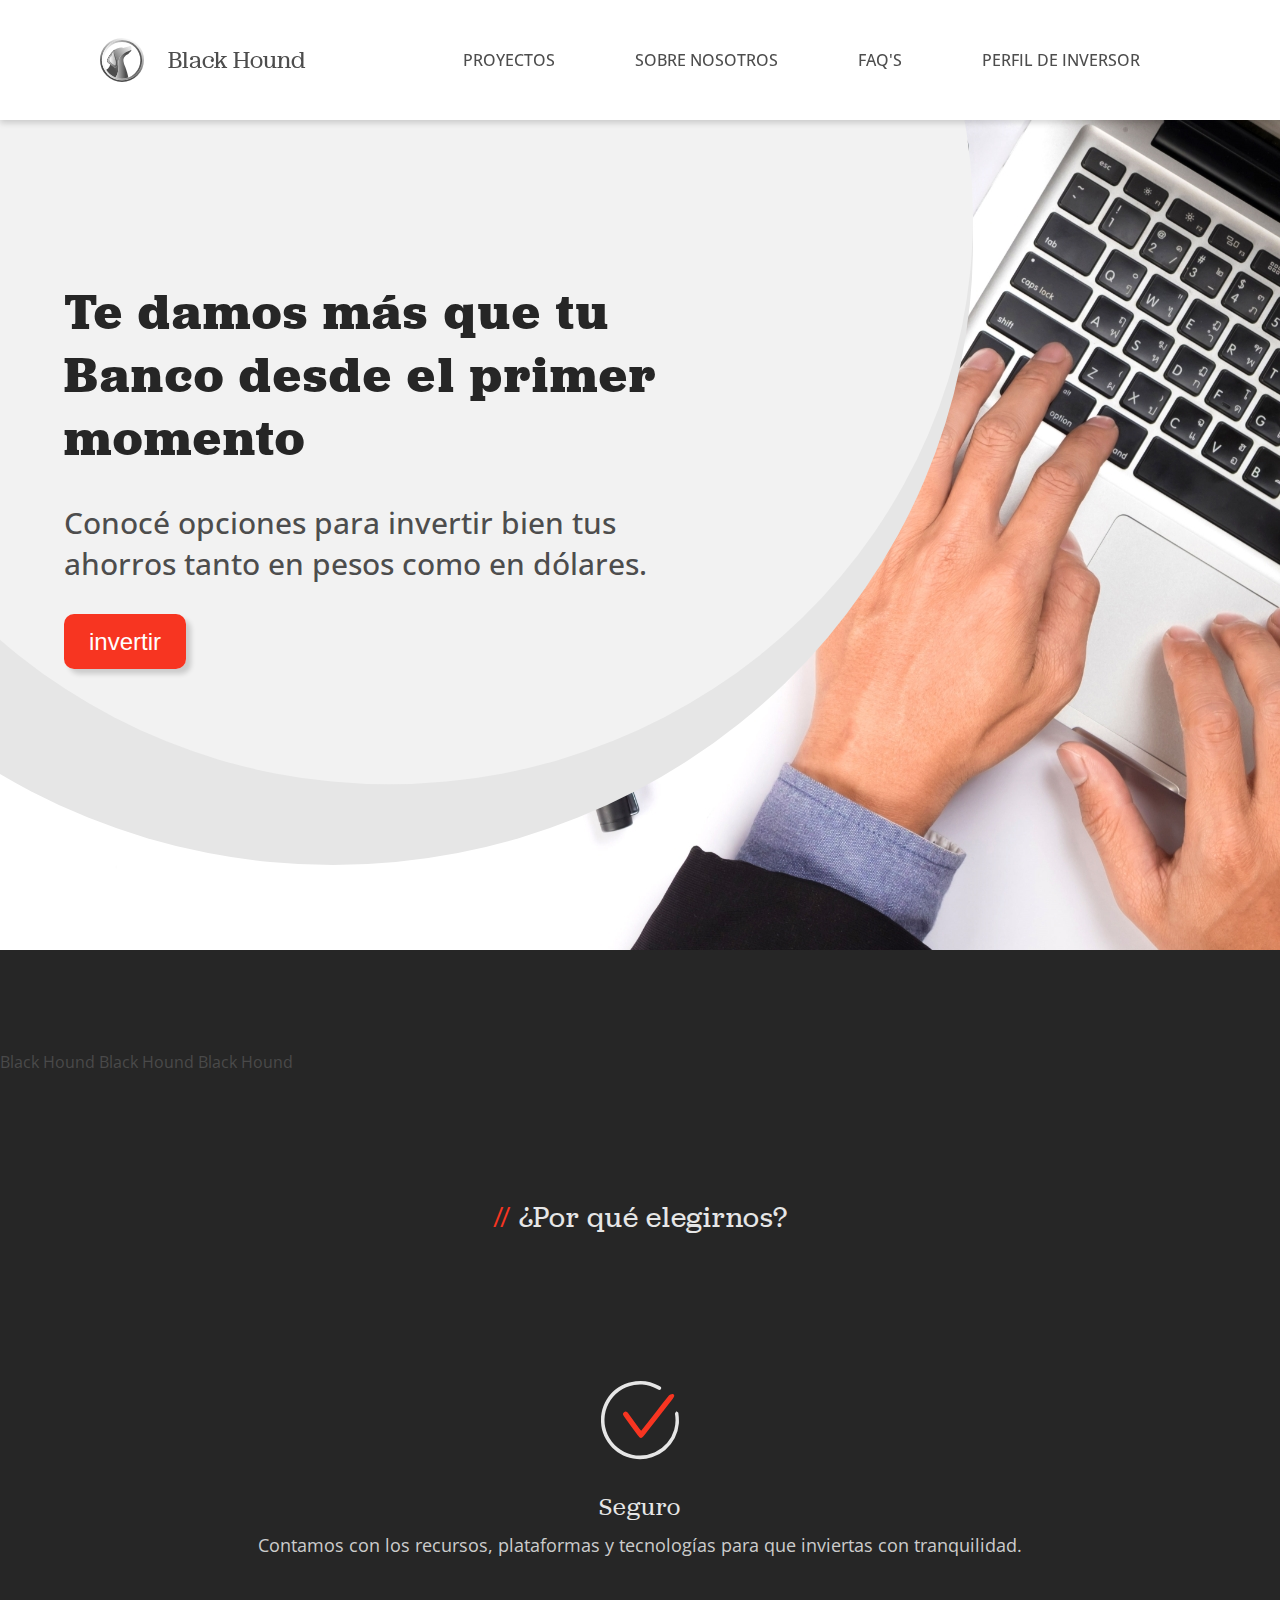
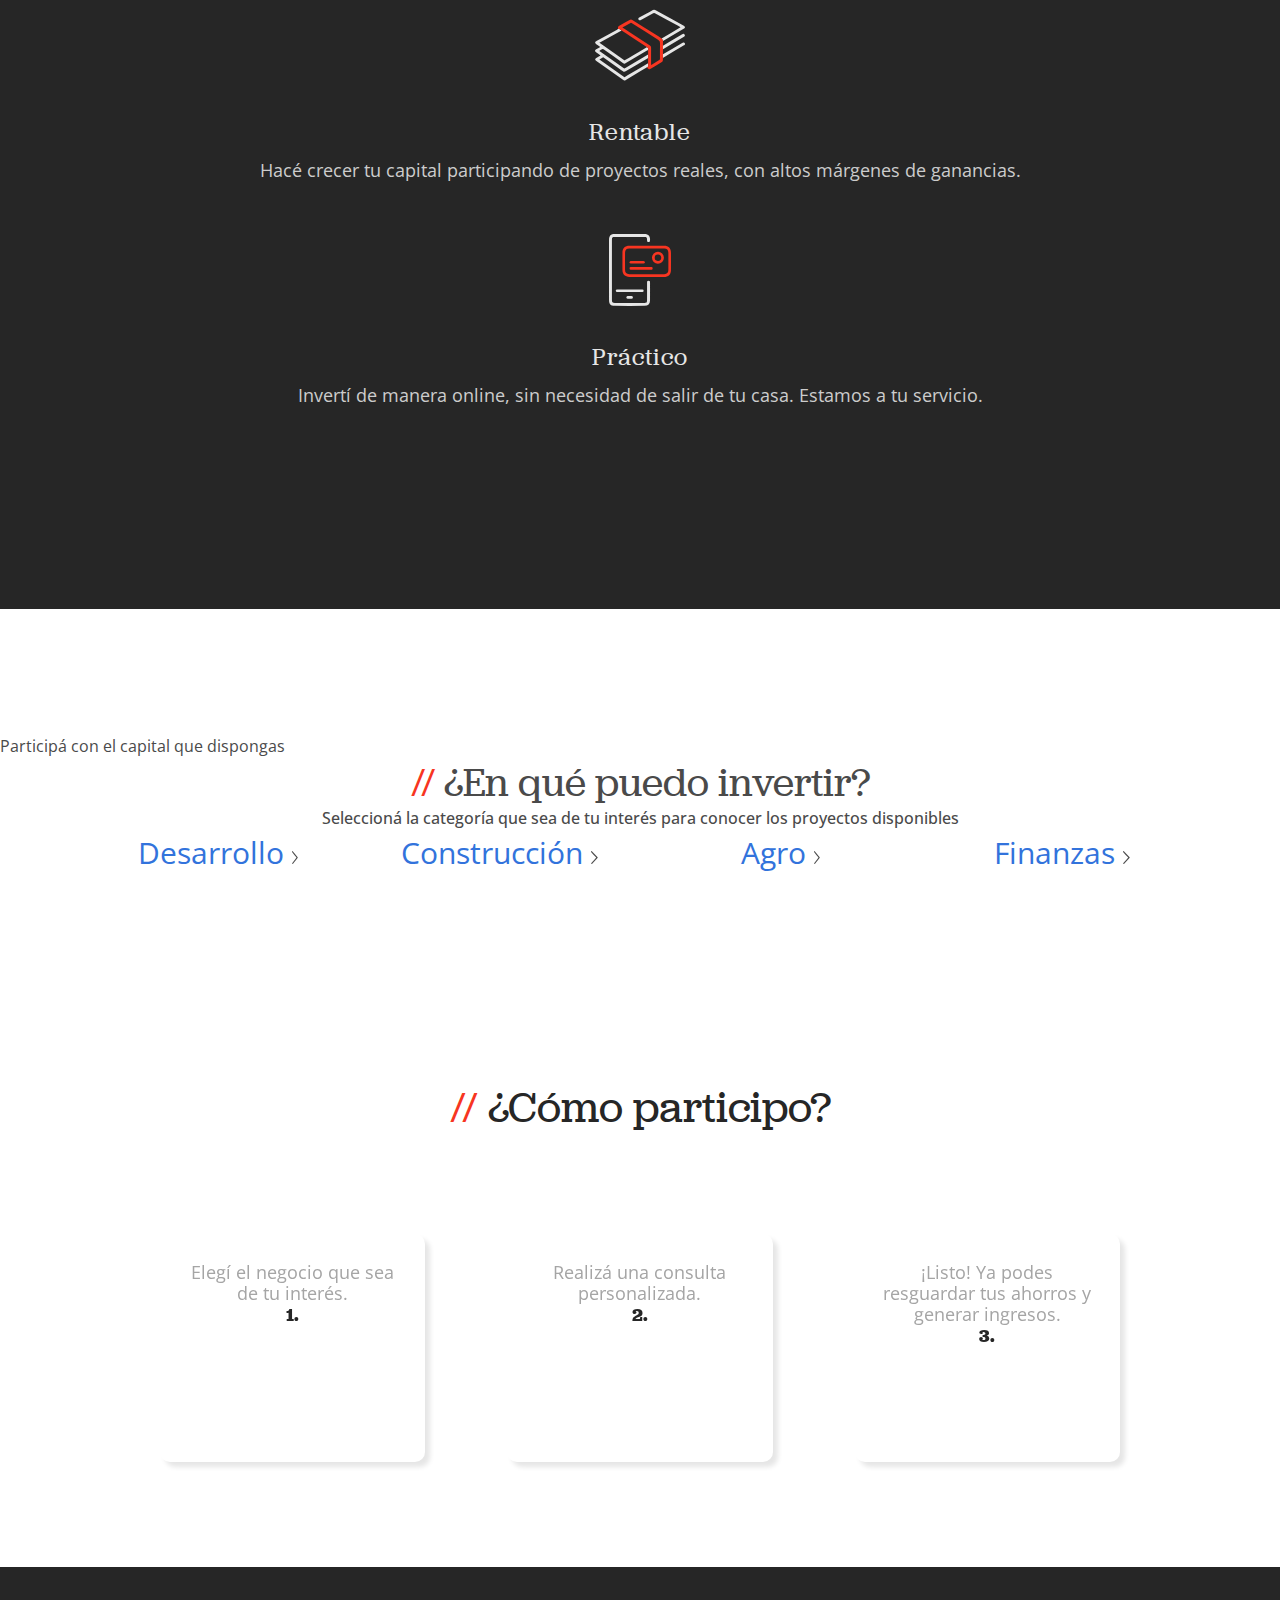
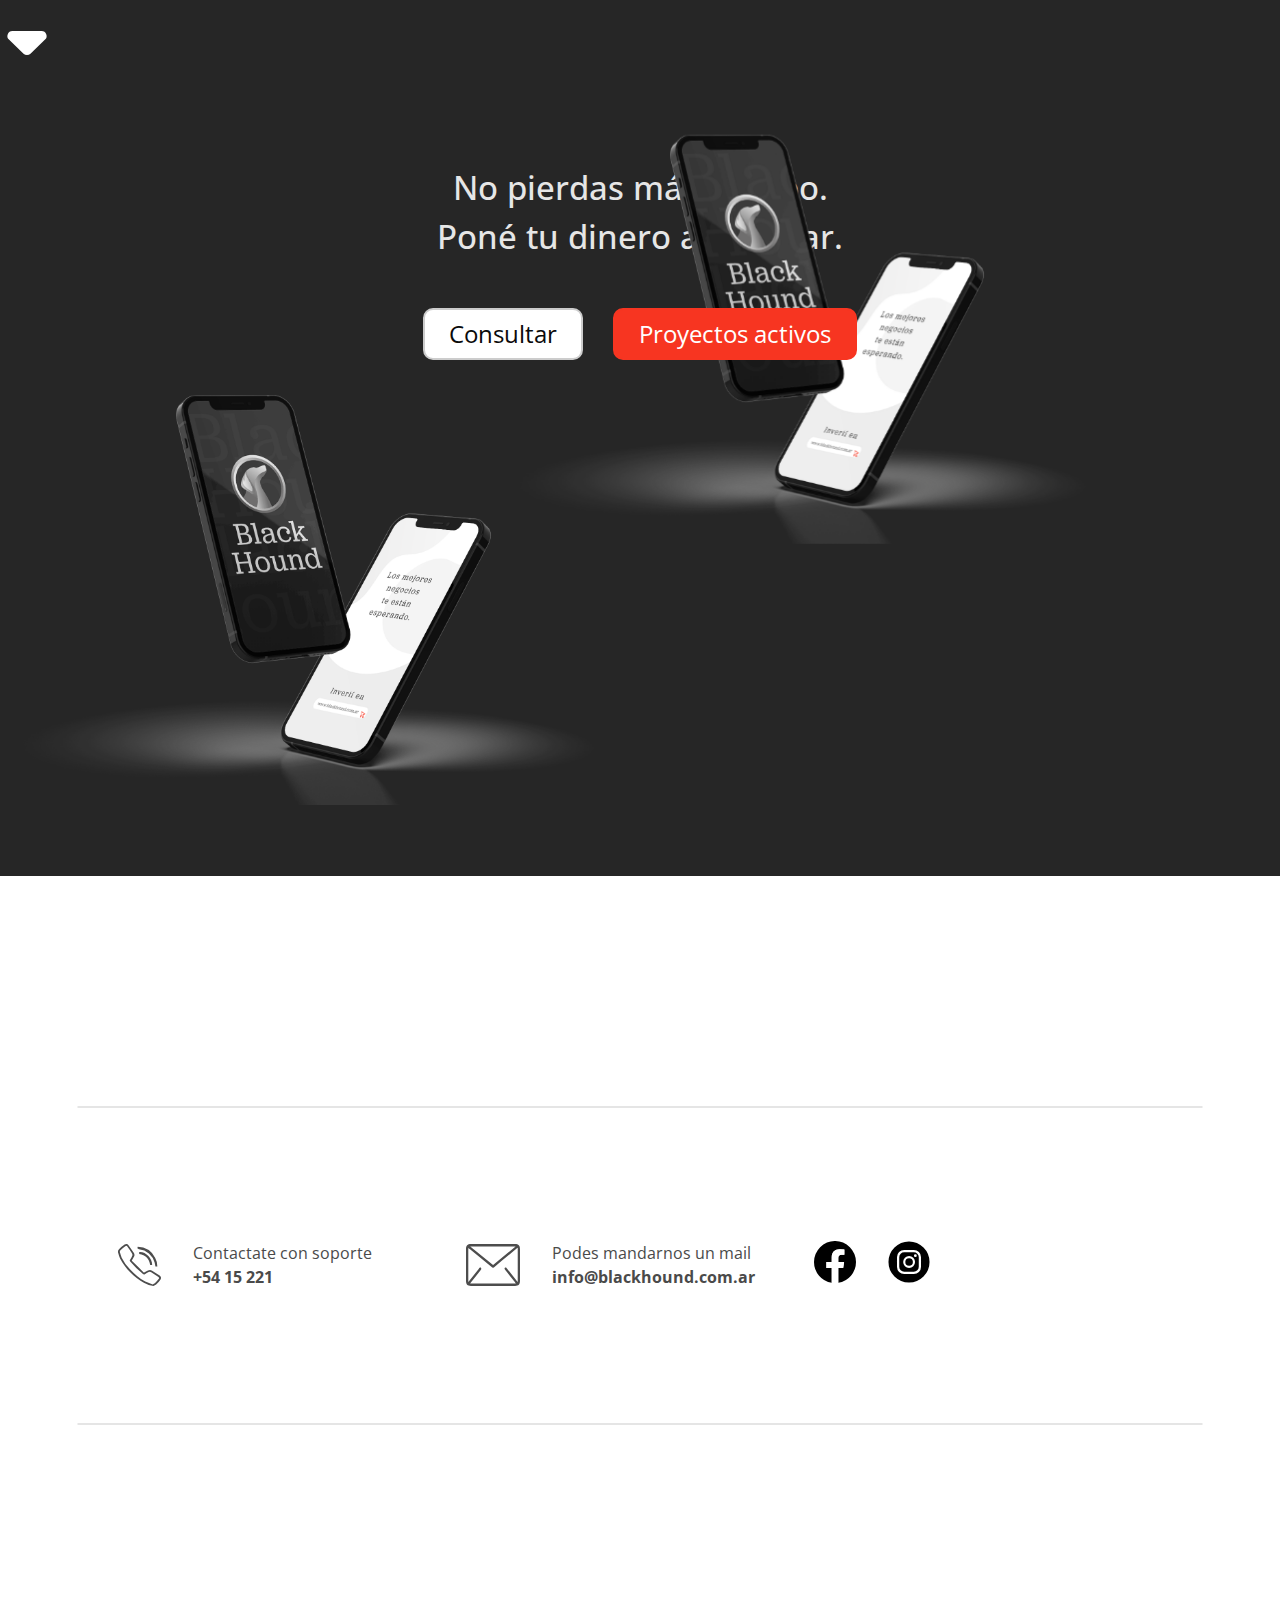
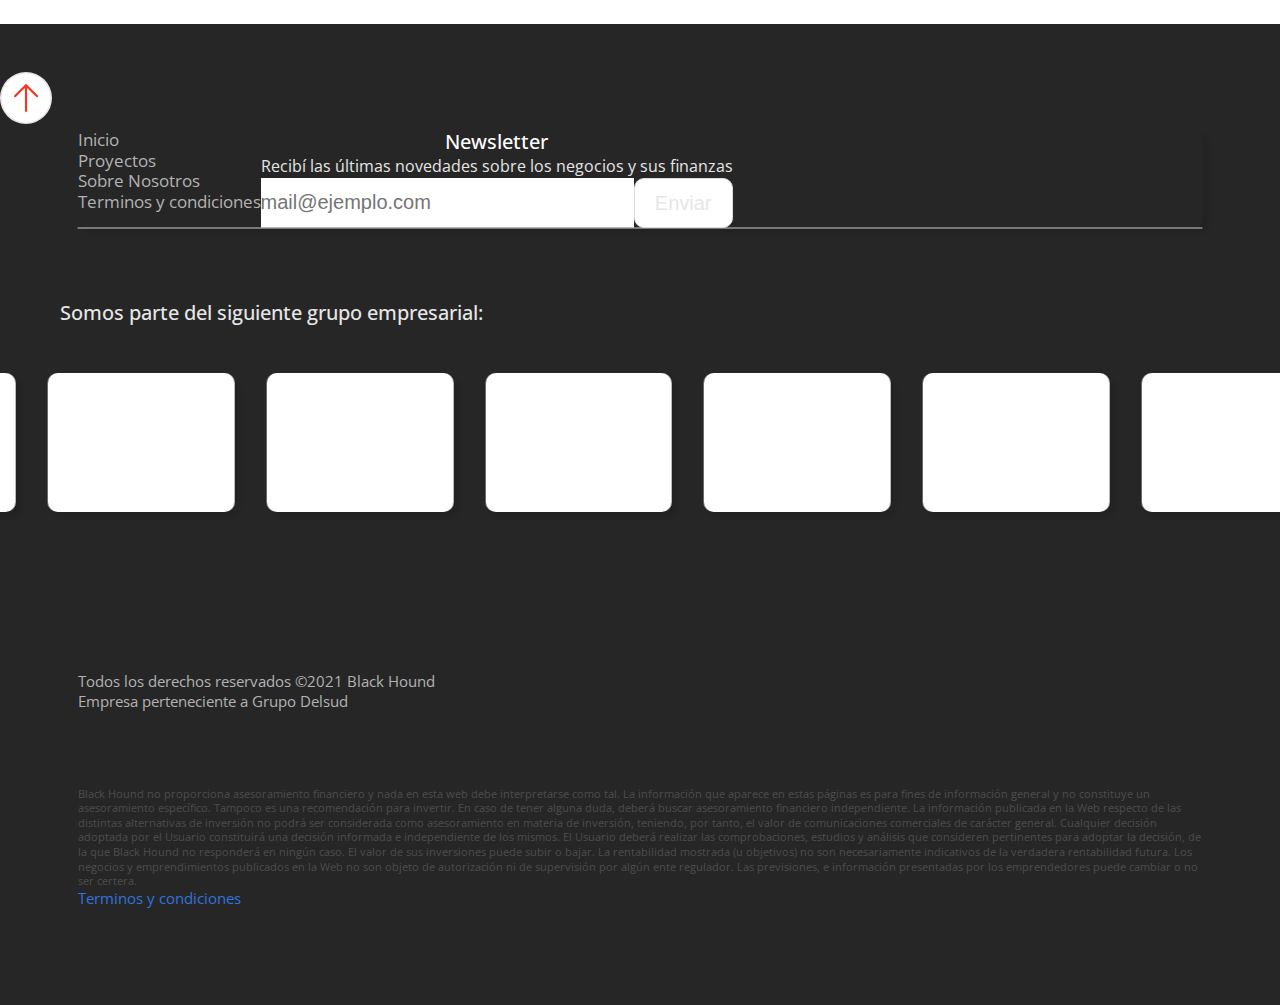
==== index.html @ 0c4c40d6 "Add files via upload" ====
<!DOCTYPE html>
<html id="htmlpadre" lang="es" class="">

<head>
    <meta charset="UTF-8">
    <meta name="viewport" content="width=device-width, initial-scale=1.0">
    <title>Inicio</title>

    <link rel="stylesheet" href="css/glide.core.min.css">
    <link rel="stylesheet" href="css/glide.theme.min.css">
    <link rel="stylesheet" href="css/normalize.css">
    <link rel="stylesheet" href="css/bulma.min.css">
    <link rel="stylesheet" href="css/index.css">
    <link rel="preconnect" href="https://fonts.googleapis.com">
    <link rel="preconnect" href="https://fonts.gstatic.com" crossorigin>
    <link href="https://fonts.googleapis.com/css2?family=Open+Sans:wght@400;600;700&display=swap" rel="stylesheet">
</head>

<body>
    <header id="header" class="header">

        <nav class="navbar" role="navigation" aria-label="main navigation">
            <div class="navbar-brand">
                <a class="navbar-item" href="index.html">
                    <img loading="lazy" src="media/logo.svg" class="isologo">
                    <p>Black Hound</p>
                </a>

                <a role="button" class="navbar-burger" aria-label="menu" aria-expanded="false" data-target="navbar"
                    style="height: fit-content; width: fit-content;">
                    <img aria-hidden="true" src="media/ico/burguer.svg" alt="" srcset="" class="burguer-ico">
                </a>
            </div>

            <div id="navbar" class="navbar-menu is-justify-content-flex-end">

                <a href="index.html" class="navbar-item">
                    Proyectos
                </a>

                <a href="nosotros.html" class="navbar-item">
                    Sobre nosotros
                </a>

                <a href="faqs.html" class="navbar-item">
                    Faq's
                </a>

                <a href="perfil-inversion.html" class="navbar-item">
                    Perfil de inversor
                </a>

            </div>
        </nav>
    </header>

    <section id="hero" class="hero">
        <img src="media/circle.svg" alt="" class="circle">
        <article class="cont">
            <h1 class="has-text-secondary-dark f-title-b">Te damos más
                que tu Banco
                desde el primer
                momento</h1>
            <h2 class="has-text-weight-medium has-text-secondary">Conocé opciones para invertir bien tus ahorros
                tanto en pesos como en dólares.</h2>

            <a href="servicios.html" class="hero-boton"> <button class="button is-primary">invertir</button></a>

        </article>
    </section>

    <section id="reasons" class="reasons">
        <span class="back-text">Black Hound <span class="middle-bt">Black Hound</span> <span class="final-bt">Black
                Hound</span></span>

        <article class="cont">
            <div class="reasons-title">
                <h2 class="f-title"><span class="has-text-primary">// </span>¿Por qué elegirnos?</h2>

            </div>
            <div class="reasons-info">
                <div class="reasons-info-item">
                    <img loading="lazy" src="media/ico/reasons-1.svg" alt="" width="58px" class="reasons-img-1">
                    <h4 class="f-title mt-4">Seguro</h4>
                    <p>Contamos con los recursos, plataformas y tecnologías para que inviertas con tranquilidad.</p>
                </div>
                <div class="reasons-info-item">
                    <img loading="lazy" src="media/ico/reasons-2.svg" alt="" width="85px" class="reasons-img-2">
                    <h4 class="f-title mt-4">Rentable</h4>
                    <p>Hacé crecer tu capital participando de proyectos reales, con altos márgenes de ganancias.</p>
                </div>
                <div class="reasons-info-item">
                    <img loading="lazy" src="media/ico/reasons-3.svg" alt="" width="58px" class="reasons-img-3">
                    <h4 class="f-title mt-4">Práctico</h4>
                    <p>Invertí de manera online, sin necesidad de salir de tu casa. Estamos a tu servicio.</p>
                </div>
            </div>
        </article>
    </section>
    <section id="invertir" class="invertir">
        <span class="participa">Participá con el capital que dispongas</span>
        <article class="cont">

            <div class="invertir-title">
                <h2 class="f-title"><span class="has-text-primary">// </span>¿En qué puedo invertir?</h2>
                <h3>Seleccioná la categoría que sea de tu interés para conocer los proyectos disponibles</h3>
            </div>

            <div class="invertir-menu">

                <a href="index.html" class="">
                    Desarrollo <span><img src="media/ico/flecha-der.svg" alt=""></span>
                </a>

                <a href="" class="">
                    Construcción <span><img src="media/ico/flecha-der.svg" alt=""></span>
                </a>

                <a href="" class="">
                    Agro <span><img src="media/ico/flecha-der.svg" alt=""></span>
                </a>

                <a href="" class="">
                    Finanzas <span><img src="media/ico/flecha-der.svg" alt=""></span>
                </a>

            </div>

        </article>
    </section>

    <section id="info" class="info">

        <article class="cont">

            <article class="info-bases">
                <h2 class="has-text-secondary-dark f-title"> <span class="has-text-primary">// </span>¿Cómo participo?
                </h2>
                <div class="glide-bases">
                    <div class="glide__track" data-glide-el="track">
                        <ul class="glide__slides">
                            <li class="glide__slide info-bases-item">
                                <p>Elegí el negocio que sea de tu interés. </p>
                                <span class="f-title-b">1.</span>
                            </li>
                            <li class="glide__slide info-bases-item">
                                <p>Realizá una consulta personalizada.</p>
                                <span class="f-title-b">2.</span>
                            </li>
                            <li class="glide__slide info-bases-item">
                                <p>¡Listo! Ya podes resguardar tus ahorros y generar ingresos.</p>
                                <span class="f-title-b">3.</span>
                            </li>
                        </ul>
                    </div>


                </div>

            </article>

        </article>
    </section>

    <section id="cta-emprende" class="cta-emprende has-background-secondary-dark">
        <img class="poligono" src="media/ico/Polígono 1.svg" alt="">
        <article class="cont">
            <h2>No pierdas más tiempo. <br> Poné tu dinero a trabajar.</h2>
            <div class="botones">
                <a href="creditos.html" class="button is-white">
                    Consultar
                </a>
                <a href="creditos.html" class="button is-primary">
                    Proyectos activos
                </a>
            </div>
            <img src="media/celular.png" alt="">
        </article>
        <img src="media/celular.png" alt="">
    </section>


    <section class="contact">
        <article class="cont">
            <div class="contact-item is-flex tel"><img src="media/ico/tel.svg" alt="">
                <div>
                    <p>Contactate con soporte</p>
                    <p class="has-text-weight-bold">+54 15 221</p>
                </div>
            </div>
            <div class="contact-item is-flex mail"><img src="media/ico/mail.svg" alt="">
                <div>
                    <p>Podes mandarnos un mail</p>
                    <p class="has-text-weight-bold">info@blackhound.com.ar</p>
                </div>
            </div>
            <div class="contact-item is-flex social">
                <a href=""><img src="media/ico/facebook.svg" alt=""></a>
                <a href=""><img src="media/ico/ig.svg" alt=""></a>
            </div>
        </article>
    </section>

    <section class="cta-sub">
        <a class="back-to-top" href="#hero"> <img src="media/ico/back-to-top.svg" alt=""></a>
        <article class="cta-sub-cont">
            <div class="menu">

                <a href="index.html" class="">
                    Inicio
                </a>

                <a href="" class="">
                    Proyectos
                </a>

                <a href="" class="">
                    Sobre Nosotros
                </a>

                <a href="" class=" terms">
                    Terminos y condiciones
                </a>

            </div>

            <div class="cta-sub-cont-form center-column">

                <form action="" method="" class="">
                    <h4 class="has-text-white">Newsletter</h4>
                    <p class="has-text-cuarto">Recibí las últimas novedades sobre los negocios y sus finanzas</span>
                    </p>

                    <div class="is-flex">
                        <input id="POST-email" type="text" name="email-suscribirme" placeholder="mail@ejemplo.com">
                        <input onclick="sub()" type="submit" value="Enviar"
                            class="button has-text-weight-medium has-text-cuarto">
                    </div>
                </form>
            </div>
            <div id="cta-sub-done" class="sub-done">
                <div class="block is-flex">
                    <img loading="lazy" src="media/ico/done.svg" alt="">
                    <h4 class="has-text-weight-medium">¡Bienvenida!</h4>
                </div>
                <p class="block">Ya formas parte de nuestra red de emprendedoras.
                    Pronto recibirás novedades. </p>

            </div>
        </article>
    </section>


    <section id="client" class="client has-text-cuarto py-5">
        <article class="cont">
            <h2>Somos parte del siguiente
                grupo empresarial: </h2>

            <div class="client-slider glide-clientes">
                <div class="glide__track" data-glide-el="track">
                    <ul class="glide__slides">
                        <li class="glide__slide gs1"><a target="_blank" href="">
                                <img loading="lazy" src="media/marcas/marcas-1.svg" alt="">
                                <img class="img-c" loading="lazy" src="media/marcas/marca-1.svg" alt="">
                            </a></li>
                        <li class="glide__slide gs2"><a target="_blank" href="https://blick.com.ar/">
                                <img loading="lazy" src="media/marcas/marcas-2.svg" alt="">
                                <img class="img-c" loading="lazy" src="media/marcas/marca-2.svg" alt="">
                            </a></li>
                        <li class="glide__slide gs3"><a target="_blank" href="https://oesteplatense.com.ar/">
                                <img loading="lazy" src="media/marcas/marcas-3.svg" alt="">
                                <img class="img-c" loading="lazy" src="media/marcas/marca-3.svg" alt="">
                            </a></li>
                        <li class="glide__slide gs4"><a target="_blank" href="https://www.eleditorplatense.com.ar/">
                                <img loading="lazy" src="media/marcas/marcas-4.svg" alt="">
                                <img class="img-c" loading="lazy" src="media/marcas/marca-4.svg" alt="">
                            </a></li>
                        <li class="glide__slide gs5"><a target="_blank" href="https://elementalconstructora.com.ar/">
                                <img loading="lazy" src="media/marcas/marcas-5.svg" alt="">
                                <img class="img-c" loading="lazy" src="media/marcas/marca-5.svg" alt="">
                            </a></li>
                        <li class="glide__slide gs6"><a target="_blank" href="https://desarrollosdelsud.com.ar/">
                                <img loading="lazy" src="media/marcas/marcas-6.svg" alt="">
                                <img class="img-c" loading="lazy" src="media/marcas/marca-6.svg" alt="">
                            </a></li>
                        <li class="glide__slide gs7"><a target="_blank" href="">
                                <img loading="lazy" src="media/marcas/marcas-7.svg" alt="">
                                <img class="img-c" loading="lazy" src="media/marcas/marca-7.svg" alt="">
                            </a></li>
                        <li class="glide__slide gs8"><a target="_blank" href="https://eugenie.com.ar/">
                                <img loading="lazy" src="media/marcas/marcas-8.svg" alt="">
                                <img class="img-c" loading="lazy" src="media/marcas/marca-8.svg" alt="">
                            </a></li>
                    </ul>
                </div>

            </div>

        </article>
    </section>

    <footer id="footer" class="footer has-text-primary">
        <article class="cont">

            <div class="copy">
                <div>
                    <p>Todos los derechos reservados ©2021 Black Hound</p>
                    <p>Empresa perteneciente a Grupo Delsud </p>
                </div>
                <p class="legales has-text-secondary">Black Hound no proporciona asesoramiento financiero y nada en esta
                    web
                    debe interpretarse como tal.
                    La
                    información que aparece en estas páginas es para fines de información general y no constituye un
                    asesoramiento específico. Tampoco es una recomendación para invertir. En caso de tener alguna duda,
                    deberá buscar asesoramiento financiero independiente. La información publicada en la Web respecto de
                    las
                    distintas alternativas de inversión no podrá ser considerada como asesoramiento en materia de
                    inversión,
                    teniendo, por tanto, el valor de comunicaciones comerciales de carácter general. Cualquier decisión
                    adoptada por el Usuario constituirá una decisión informada e independiente de los mismos. El Usuario
                    deberá realizar las comprobaciones, estudios y análisis que consideren pertinentes para adoptar la
                    decisión, de la que Black Hound no responderá en ningún caso. El valor de sus inversiones puede
                    subir o
                    bajar. La rentabilidad mostrada (u objetivos) no son necesariamente indicativos de la verdadera
                    rentabilidad futura. Los negocios y emprendimientos publicados en la Web no son objeto de
                    autorización
                    ni de supervisión por algún ente regulador. Las previsiones, e información presentadas por los
                    emprendedores puede cambiar o no ser certera.</p>

                <a href="" class=" terms">
                    Terminos y condiciones
                </a>
            </div>

        </article>
    </footer>

</body>

<script src="js/burguermenu.js"></script>
<script src="js/glide.min.js"></script>

<script>
    const config_client = {
        type: "carousel",
        animationDuration: 600,
        autoplay: 2000,
        hoverpause: true,

        breakpoints: {
            1925: {
                perView: 6,
                focusAt: 4,
                gap: 32,

            },
            800: {
                perView: 1,
                gap: 22,
            }
        }

    };
    new Glide(".glide-clientes", config_client).mount();
    const config_bases = {
        type: "slider",
        animationDuration: 600,
        gap: 26,
        breakpoints: {
            1925: {
                perView: 3,
                dragThreshold: false,
                gap: 82,
            },
            800: {
                perView: 1
            }
        }
    };
    new Glide(".glide-bases", config_bases).mount();
</script>


</html>
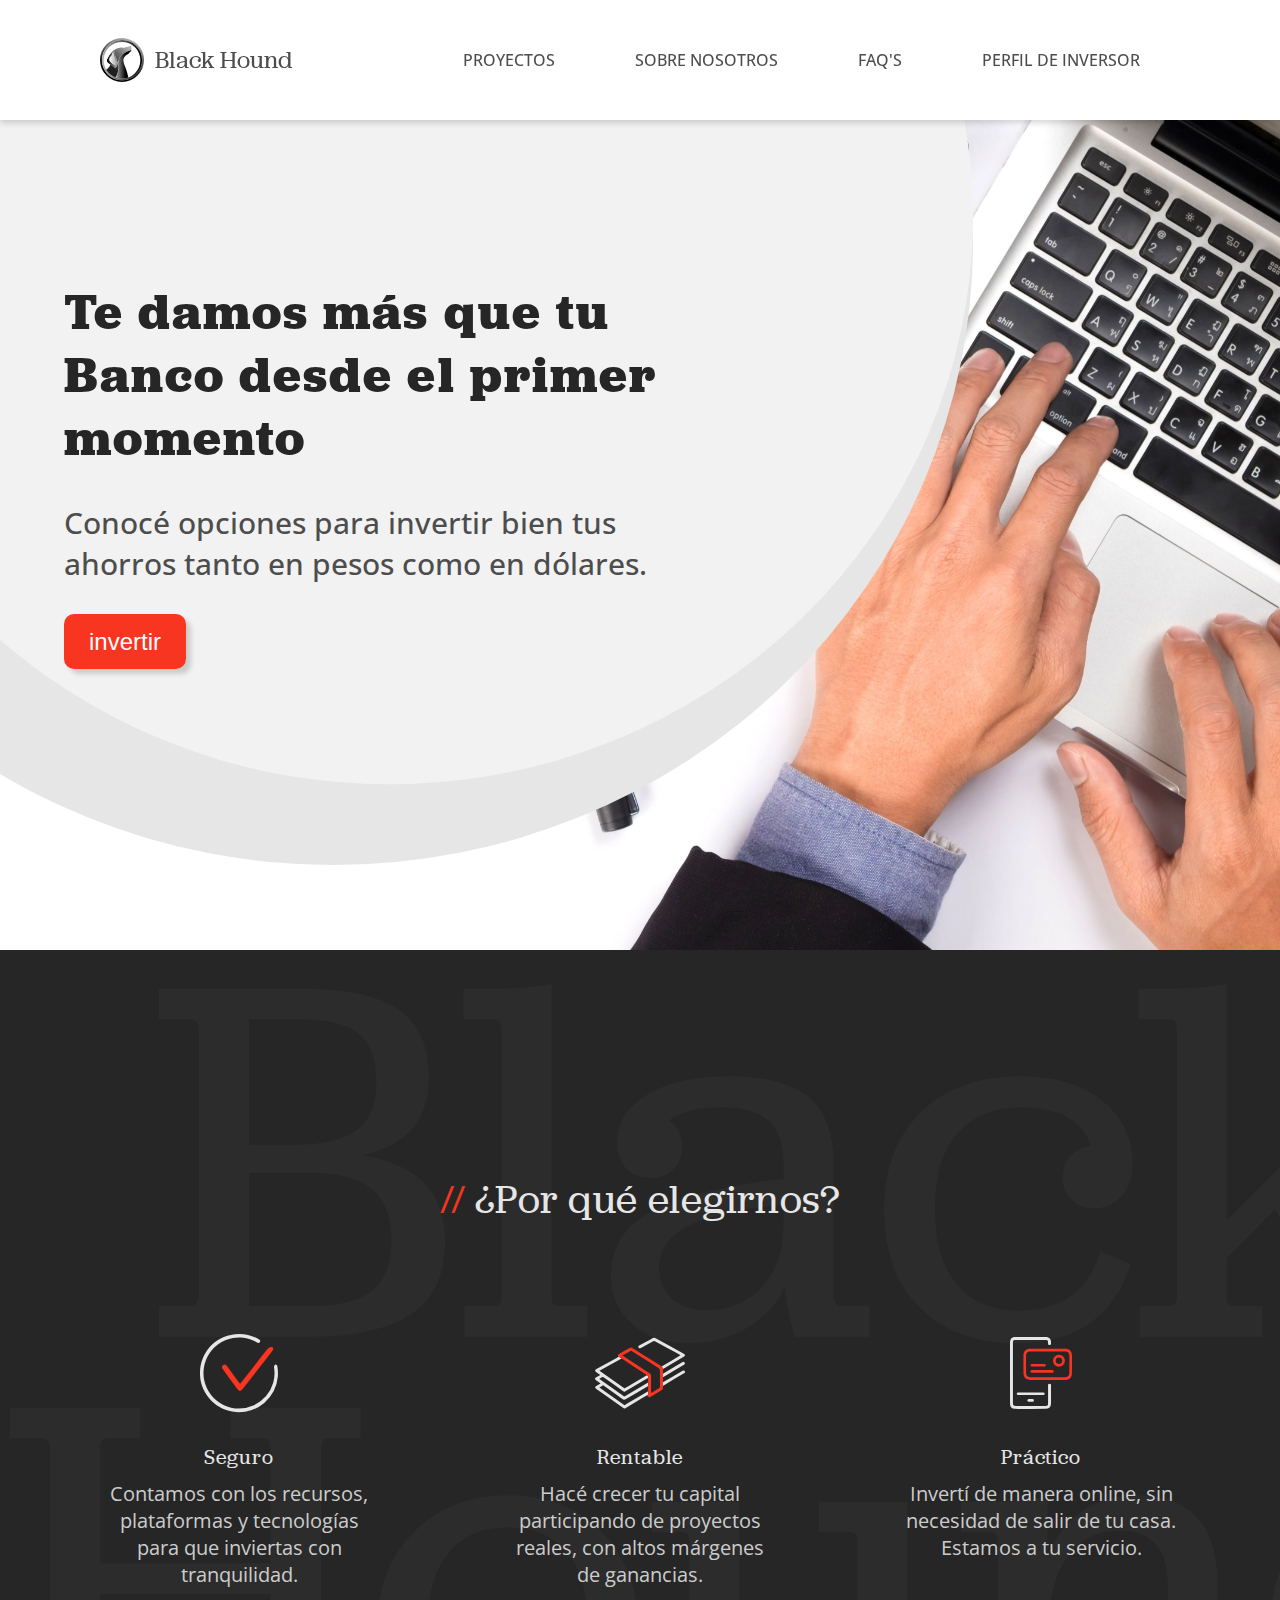
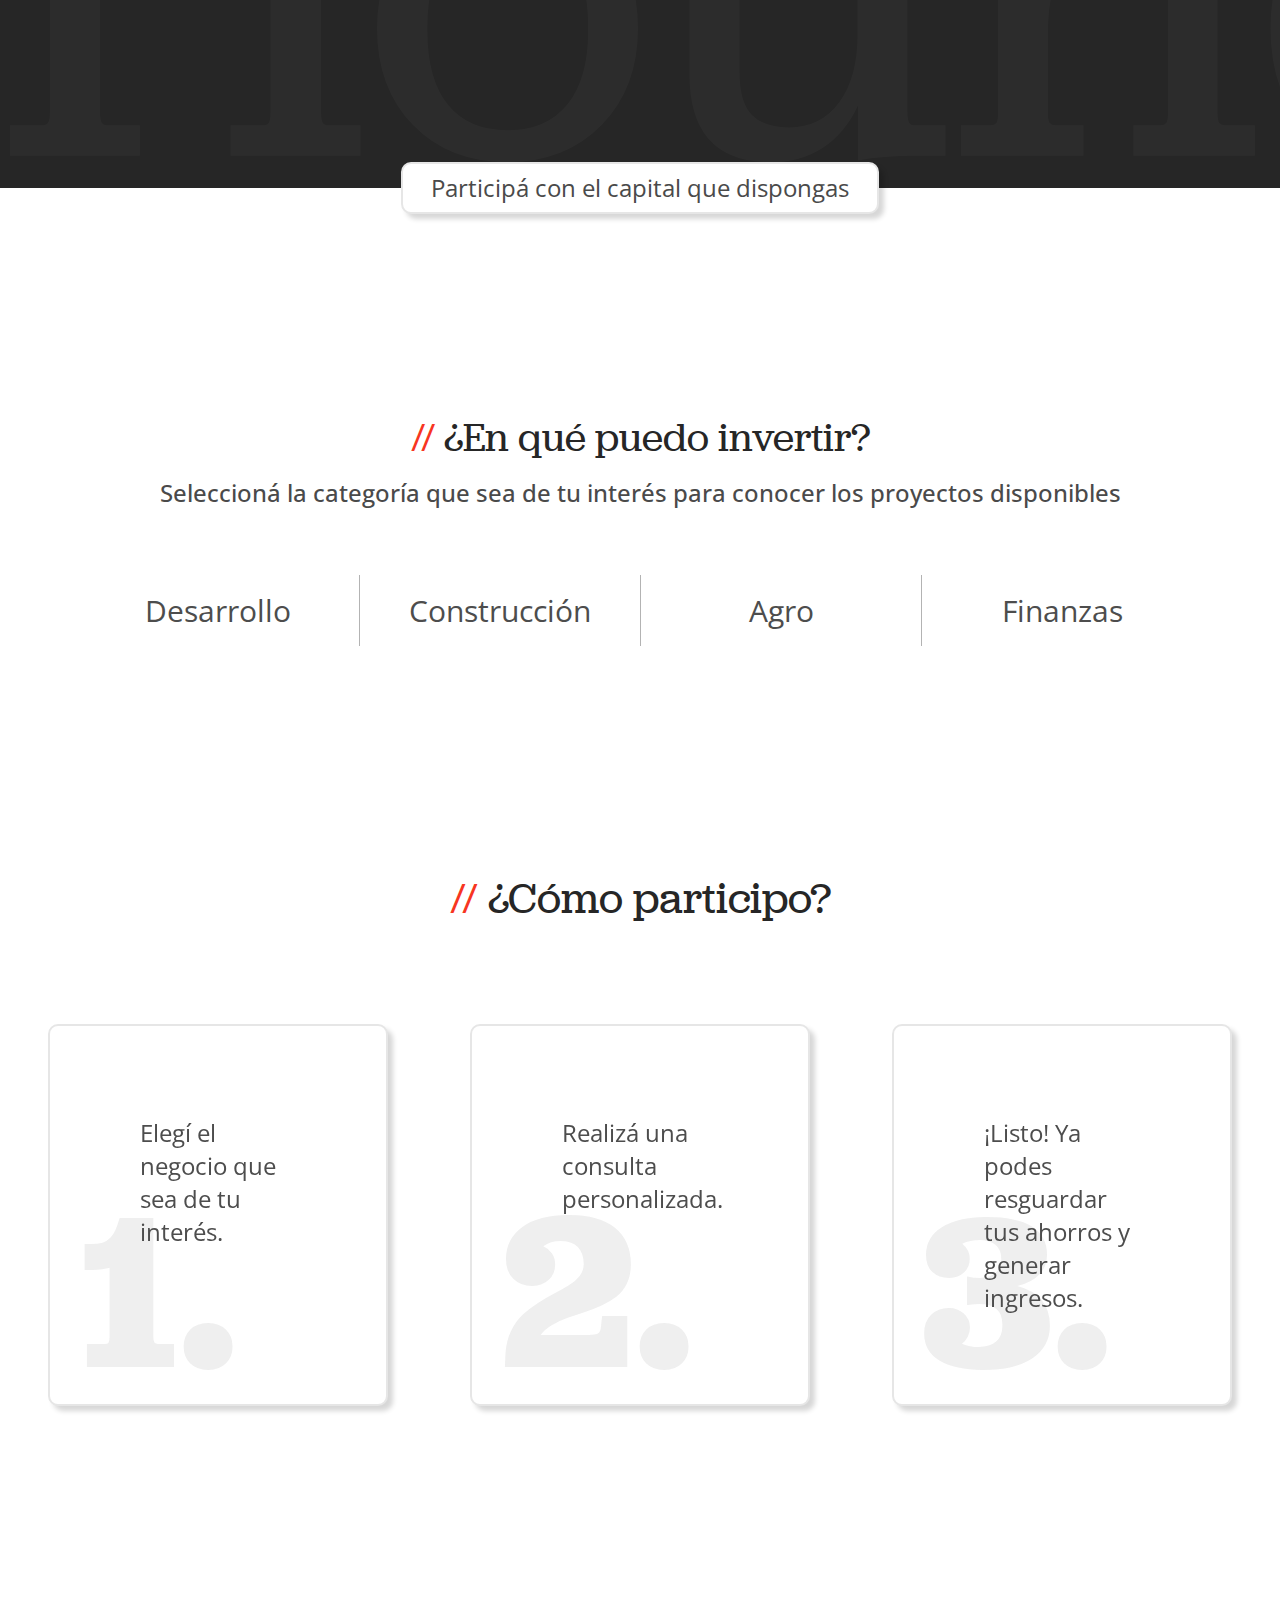
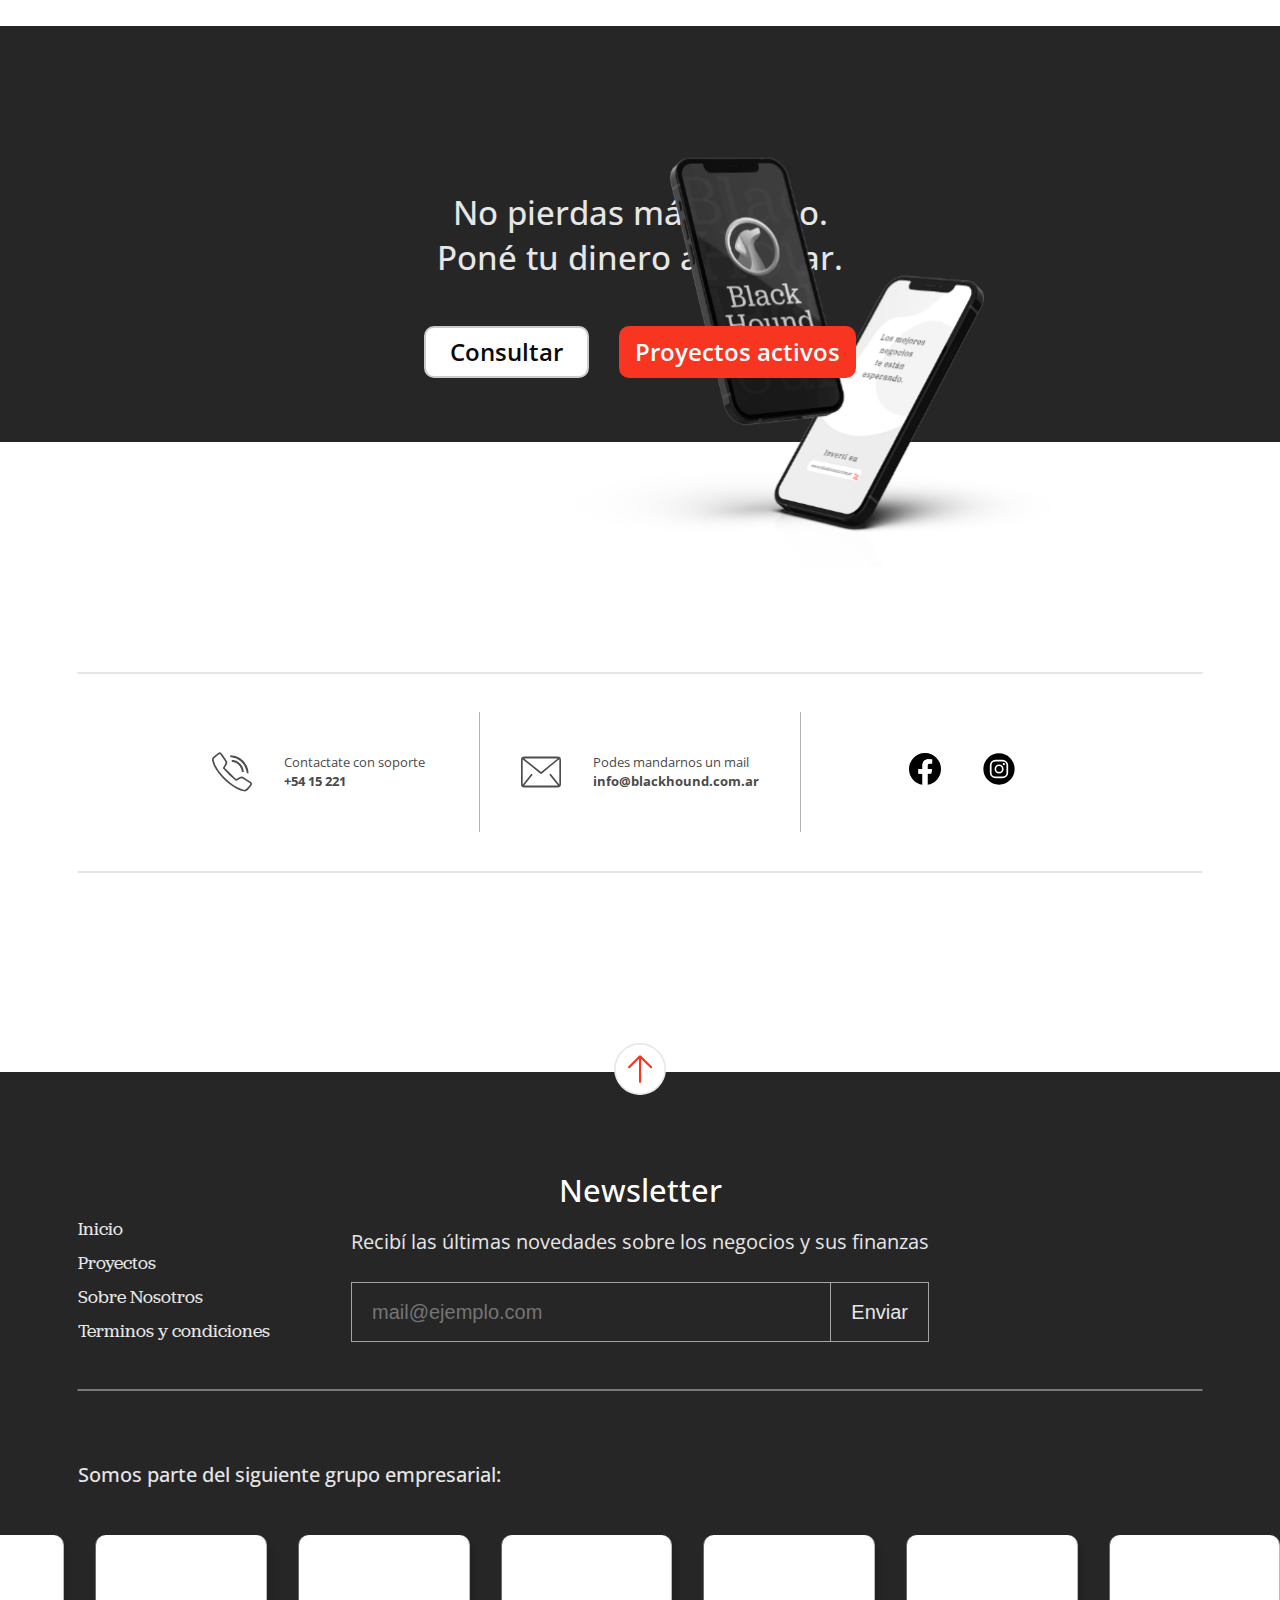
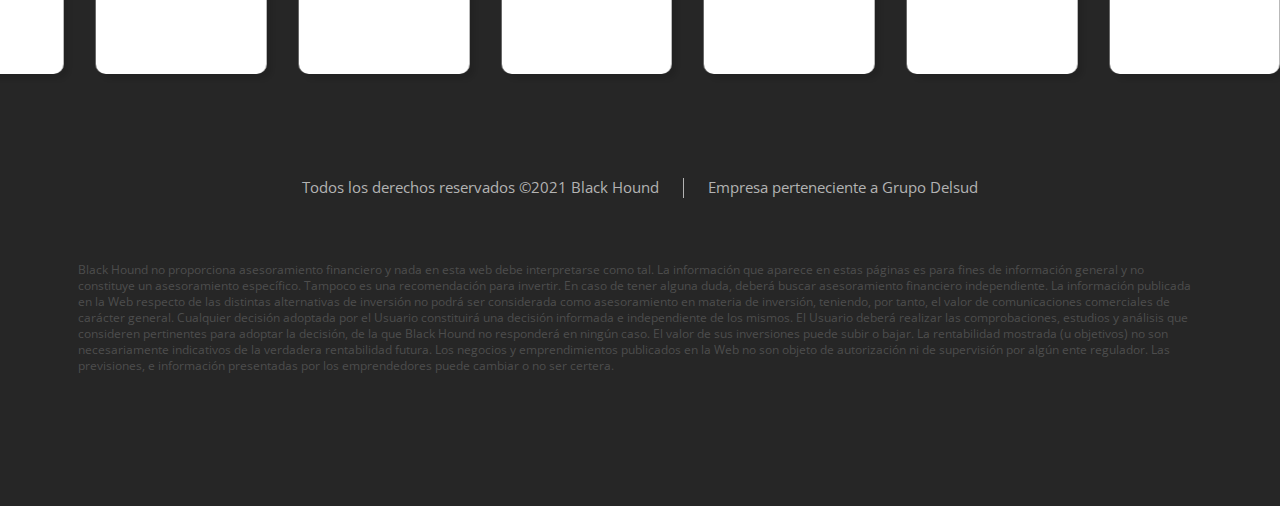
==== commit 51e81773: "Add files via upload" ====
--- a/index.html
+++ b/index.html
@@ -22,7 +22,8 @@
         <nav class="navbar" role="navigation" aria-label="main navigation">
             <div class="navbar-brand">
                 <a class="navbar-item" href="index.html">
-                    <img loading="lazy" src="media/logo.svg" class="isologo">
+                    <img loading="lazy" src="media/logo.svg" class="logo-d">
+                    <img loading="lazy" src="media/logo-m.svg" class="logo-m">
                     <p>Black Hound</p>
                 </a>
 
@@ -32,25 +33,48 @@
                 </a>
             </div>
 
-            <div id="navbar" class="navbar-menu is-justify-content-flex-end">
-
-                <a href="index.html" class="navbar-item">
-                    Proyectos
-                </a>
-
-                <a href="nosotros.html" class="navbar-item">
-                    Sobre nosotros
-                </a>
-
-                <a href="faqs.html" class="navbar-item">
-                    Faq's
-                </a>
-
-                <a href="perfil-inversion.html" class="navbar-item">
-                    Perfil de inversor
-                </a>
-
-            </div>
+            <ul id="navbar" class="navbar-menu is-justify-content-flex-end">
+                <li>
+                    <a href="index.html" class="navbar-item">
+                        Proyectos
+                    </a>
+                </li>
+                <li class="navbar-item has-dropdown is-hoverable">
+                    <a href="nosotros.html" class="navbar-item">
+                        Sobre nosotros
+                    </a>
+                    <div class="navbar-dropdown">
+
+                        <a href="servicios.html" class="navbar-item">
+                            Desarrollos
+                        </a>
+
+                        <a href="servicios.html" class="navbar-item">
+                            Construcción
+                        </a>
+
+                        <a href="servicios.html" class="navbar-item">
+                            Agro
+                        </a>
+                        <a href="servicios.html" class="navbar-item">
+                            Finanzas
+                        </a>
+                        <a href="servicios.html" class="navbar-item">
+                            Ver todos
+                        </a>
+                    </div>
+                </li>
+                <li>
+                    <a href="faqs.html" class="navbar-item">
+                        Faq's
+                    </a>
+                </li>
+                <li>
+                    <a href="perfil-inversor.html" class="navbar-item">
+                        Perfil de inversor
+                    </a>
+                </li>
+            </ul>
         </nav>
     </header>
 
--- a/css/index.css
+++ b/css/index.css
@@ -7727,21 +7727,44 @@
 
 .header .navbar-brand .navbar-item {
   padding: 0px;
-  -webkit-column-gap: 1rem;
-          column-gap: 1rem;
+  -webkit-column-gap: 11px;
+          column-gap: 11px;
   color: #cccccc;
   font-family: "jubilatregular", serif;
   font-size: 18px;
 }
 
+.header .navbar-brand .logo-d {
+  display: none;
+}
+
 .header .navbar a:hover {
-  background-color: initial;
-  color: #f73521;
+  background-color: rgba(0, 0, 0, 0.15) !important;
+  color: #4d4d4d;
 }
 
 .header .navbar a.button:hover {
   background-color: #f73521;
   color: #fff;
+}
+
+.header .navbar-dropdown {
+  padding: 0px;
+}
+
+.header .navbar-dropdown a {
+  display: -webkit-box;
+  display: -ms-flexbox;
+  display: flex;
+  -webkit-box-align: center;
+      -ms-flex-align: center;
+          align-items: center;
+  padding: 15px 40px 15px 40px;
+  border-bottom: 1px solid #e6e6e6;
+}
+
+.header .navbar-dropdown a:last-child {
+  border: none;
 }
 
 .header .burguer-ico {
@@ -7824,20 +7847,186 @@
   color: #f73521;
 }
 
+.contact {
+  padding: 0px 3rem;
+}
+
+.contact-item {
+  padding: 40px 14px;
+  display: -webkit-box;
+  display: -ms-flexbox;
+  display: flex;
+  -webkit-column-gap: 1.5rem;
+          column-gap: 1.5rem;
+  -webkit-box-pack: center;
+      -ms-flex-pack: center;
+          justify-content: center;
+}
+
+.contact-item p {
+  font-size: 13px;
+}
+
+.contact-item.tel img, .contact-item.mail img {
+  width: 40px;
+  height: 40px;
+}
+
+.contact-item.mail {
+  border-top: 1px solid #b3b3b3;
+  border-bottom: 1px solid #b3b3b3;
+}
+
+.contact-item.social {
+  width: 100%;
+  -webkit-column-gap: 2rem;
+          column-gap: 2rem;
+}
+
+.contact-item.social img {
+  width: 2rem;
+  height: 2rem;
+}
+
+.cta-sub {
+  padding: 2.5rem 3rem 2rem 3rem;
+  background-color: #262626;
+}
+
+.cta-sub-cont {
+  display: -webkit-box;
+  display: -ms-flexbox;
+  display: flex;
+  -webkit-box-orient: horizontal;
+  -webkit-box-direction: normal;
+      -ms-flex-flow: row wrap-reverse;
+          flex-flow: row wrap-reverse;
+  row-gap: 2rem;
+}
+
+.cta-sub-cont .sub-done {
+  display: none;
+}
+
+.cta-sub-cont .menu {
+  display: -webkit-box;
+  display: -ms-flexbox;
+  display: flex;
+  -webkit-box-orient: horizontal;
+  -webkit-box-direction: normal;
+      -ms-flex-flow: row wrap;
+          flex-flow: row wrap;
+  -webkit-box-pack: space-evenly;
+      -ms-flex-pack: space-evenly;
+          justify-content: space-evenly;
+  width: 100%;
+}
+
+.cta-sub-cont .menu a {
+  font-family: "jubilatregular", serif;
+  font-size: 13px;
+  line-height: 1.23;
+  color: #e6e6e6;
+}
+
+.cta-sub-cont .menu a.terms {
+  display: none;
+}
+
+.cta-sub-cont-form h4 {
+  text-align: center;
+  margin-bottom: 10px;
+}
+
+.cta-sub-cont-form p {
+  font-size: 12px;
+  margin-bottom: 14px;
+}
+
+.cta-sub-cont-form input#POST-email {
+  width: 100%;
+  padding-left: 10px;
+  font-size: 14px;
+  line-height: 1.5;
+  background-color: transparent;
+  border: 1px solid #a5a5a5;
+  border-right: none;
+}
+
+.cta-sub-cont-form input#POST-email:focus, .cta-sub-cont-form input#POST-email:focus-visible {
+  color: #f73521;
+  outline: none;
+}
+
+.cta-sub-cont-form .button {
+  border-radius: 0px;
+  background-color: transparent;
+  border: 1px solid #a5a5a5;
+  margin-left: auto;
+  margin-right: auto;
+  -webkit-box-flex: initial;
+      -ms-flex-positive: initial;
+          flex-grow: initial;
+  font-size: 14px;
+  line-height: 1.21;
+  height: auto;
+}
+
+.cta-sub-cont-form .button:focus {
+  background-color: #f73521;
+}
+
+.cta-sub .back-to-top {
+  display: none;
+}
+
 .footer {
   background-color: #262626;
+  padding: 1rem 3rem 4rem 3rem;
 }
 
 .footer .copy {
+  display: -webkit-box;
+  display: -ms-flexbox;
+  display: flex;
+  -webkit-box-orient: horizontal;
+  -webkit-box-direction: normal;
+      -ms-flex-flow: row wrap-reverse;
+          flex-flow: row wrap-reverse;
   position: relative;
-  padding-top: 1rem;
   font-size: 9px;
   line-height: 1.33;
+  -webkit-box-pack: center;
+      -ms-flex-pack: center;
+          justify-content: center;
+  color: #b3b3b3;
+}
+
+.footer .copy > div {
+  display: -webkit-box;
+  display: -ms-flexbox;
+  display: flex;
+  -webkit-box-orient: horizontal;
+  -webkit-box-direction: normal;
+      -ms-flex-flow: row wrap;
+          flex-flow: row wrap;
   row-gap: 6px;
   -webkit-box-pack: center;
       -ms-flex-pack: center;
           justify-content: center;
-  color: #e6e6e6;
+}
+
+.footer .copy .legales {
+  margin-bottom: 2rem;
+}
+
+.footer .copy .terms {
+  padding: 0px;
+  margin-top: 2rem;
+  margin-bottom: 1rem;
+  font-family: "Open Sans", sans-serif;
+  color: #b3b3b3;
+  border-bottom: 1px solid #b3b3b3;
 }
 
 @media screen and (min-width: 960px) {
@@ -7848,18 +8037,24 @@
     -webkit-box-shadow: 0px 3px 6px #00000029;
             box-shadow: 0px 3px 6px #00000029;
   }
-  .header .isologo {
+  .header .logo-d {
     width: 44px;
     max-height: initial;
   }
   .header .navbar-brand .navbar-item {
-    -webkit-column-gap: 1.5rem;
-            column-gap: 1.5rem;
+    -webkit-column-gap: 11px;
+            column-gap: 11px;
     color: #4d4d4d;
   }
   .header .navbar-brand p {
     font-size: 1.5rem;
     line-height: 1.18;
+  }
+  .header .navbar-brand .logo-d {
+    display: block;
+  }
+  .header .navbar-brand .logo-m {
+    display: none;
   }
   .header .navbar a {
     font-size: 1rem;
@@ -7893,12 +8088,109 @@
   .menu-flotante .menu-oculto {
     padding: 2.5rem 4rem 2.5rem 1rem;
   }
+  .cta-sub {
+    position: relative;
+    padding: 100px 0rem 3rem 0rem;
+  }
+  .cta-sub-cont {
+    padding-bottom: 3rem;
+    max-width: 1125px;
+    margin-left: auto;
+    margin-right: auto;
+    position: relative;
+    display: -webkit-box;
+    display: -ms-flexbox;
+    display: flex;
+    -webkit-box-pack: center;
+        -ms-flex-pack: center;
+            justify-content: center;
+    -webkit-column-gap: 105px;
+            column-gap: 105px;
+  }
+  .cta-sub-cont::before {
+    position: absolute;
+    bottom: 0px;
+    left: 50%;
+    width: 100%;
+    height: 1px;
+    background-color: #cccccc;
+    -webkit-transform: translate(-50%, 50%);
+            transform: translate(-50%, 50%);
+    content: " ";
+  }
+  .cta-sub-cont h4 {
+    font-size: 31px;
+    line-height: 1.2;
+    margin-bottom: 18px;
+  }
+  .cta-sub-cont p {
+    font-size: 20px;
+    margin-bottom: 25px;
+  }
+  .cta-sub-cont .menu {
+    position: absolute;
+    left: 0px;
+    display: -webkit-box;
+    display: -ms-flexbox;
+    display: flex;
+    -webkit-box-orient: vertical;
+    -webkit-box-direction: normal;
+        -ms-flex-direction: column;
+            flex-direction: column;
+    row-gap: 12px;
+  }
+  .cta-sub-cont .menu a {
+    font-size: 18px;
+  }
+  .cta-sub-cont .menu a.terms {
+    display: block;
+    border-bottom: 0px;
+  }
+  .cta-sub-cont-form {
+    text-align: center;
+  }
+  .cta-sub-cont-form .place-email p {
+    font-size: 15px;
+  }
+  .cta-sub-cont-form input#POST-email {
+    font-size: 20px;
+    padding: 14px 20px;
+  }
+  .cta-sub-cont-form .button {
+    font-size: 20px;
+    line-height: 24px;
+  }
+  .cta-sub-cont .sub-done {
+    color: #f73521;
+  }
+  .cta-sub-cont .sub-done img {
+    width: 36px;
+    margin-right: 1rem;
+  }
+  .cta-sub-cont .sub-done h4 {
+    font-size: 33px;
+    line-height: 1;
+  }
+  .cta-sub-cont .sub-done p {
+    font-size: 29px;
+    line-height: 1.21;
+  }
+  .cta-sub .back-to-top {
+    display: block;
+    position: absolute;
+    top: 0px;
+    left: 50%;
+    -webkit-transform: translate(-50%, -50%);
+            transform: translate(-50%, -50%);
+  }
   .footer {
-    padding-top: 120px !important;
+    padding-top: 80px !important;
+    padding-bottom: 100px;
   }
   .footer .copy {
-    -webkit-column-gap: 2rem;
-            column-gap: 2rem;
+    -ms-flex-wrap: wrap;
+        flex-wrap: wrap;
+    row-gap: 4rem;
     margin-left: auto;
     margin-right: auto;
     max-width: 1125px;
@@ -7908,9 +8200,19 @@
             justify-content: center;
     color: #b3b3b3;
   }
+  .footer .copy > div p:first-child {
+    border-right: 1px solid #b3b3b3;
+    padding-right: 1.5rem;
+  }
+  .footer .copy > div p:last-child {
+    padding-left: 1.5rem;
+  }
+  .footer .copy .terms {
+    display: none;
+  }
   .footer .copy .legales {
-    margin-top: 75px;
-    font-size: 11px;
+    margin-top: 0px;
+    font-size: 12px;
   }
   .footer .copy::before {
     width: 100%;
@@ -7925,6 +8227,10 @@
   display: grid;
   -ms-grid-rows: 1fr 1fr 0.45fr;
       grid-template-rows: 1fr 1fr 0.45fr;
+}
+
+.hero .circle {
+  display: none;
 }
 
 .hero .cont {
@@ -7977,12 +8283,16 @@
 }
 
 .reasons {
+  position: relative;
   background-color: #262626;
   padding-top: 100px;
   padding-bottom: 75px;
+  overflow: hidden;
 }
 
 .reasons .cont {
+  position: relative;
+  z-index: 2;
   text-align: center;
 }
 
@@ -7992,13 +8302,33 @@
   color: #e6e6e6;
 }
 
-.reasons .cont h4 {
+.reasons-info {
+  display: -webkit-box;
+  display: -ms-flexbox;
+  display: flex;
+  -webkit-box-orient: horizontal;
+  -webkit-box-direction: normal;
+      -ms-flex-flow: row wrap;
+          flex-flow: row wrap;
+  row-gap: 84px;
+  -webkit-column-gap: 78px;
+          column-gap: 78px;
+  margin-top: 64px;
+}
+
+.reasons-info-item {
+  max-width: 275px;
+  margin-left: auto;
+  margin-right: auto;
+}
+
+.reasons-info-item h4 {
   font-size: 24px;
   letter-spacing: 0.91px;
   color: #e6e6e6;
 }
 
-.reasons .cont p {
+.reasons-info-item p {
   font-size: 18px;
   color: #cccccc;
   margin-top: 10px;
@@ -8006,15 +8336,144 @@
   margin-right: auto;
 }
 
-.reasons .cont img {
-  margin-top: 36px;
+.reasons .back-text {
+  position: absolute;
+  z-index: 1;
+  display: -webkit-box;
+  display: -ms-flexbox;
+  display: flex;
+  row-gap: 1.5rem;
+  -webkit-box-orient: vertical;
+  -webkit-box-direction: normal;
+      -ms-flex-direction: column;
+          flex-direction: column;
+  top: 50%;
+  -webkit-transform: translateY(-50%);
+          transform: translateY(-50%);
+  font-size: 220px;
+  font-family: "jubilatregular", serif;
+  line-height: 0.8;
+  text-align: left;
+  color: #e6e6e6;
+  opacity: 0.03;
+}
+
+.reasons .back-text .middle-bt {
+  text-align: center;
+}
+
+.invertir {
+  padding: 100px 3rem;
+}
+
+.invertir-title h2 {
+  text-align: center;
+  font-size: 19px;
+  margin-bottom: 13px;
+  color: #262626;
+}
+
+.invertir-title h3 {
+  font-size: 15px;
+  margin-bottom: 30px;
+}
+
+.invertir-menu {
+  border-bottom: 1px solid #707070;
+}
+
+.invertir-menu a {
+  color: #4d4d4d;
+  display: -webkit-box;
+  display: -ms-flexbox;
+  display: flex;
+  -webkit-box-pack: justify;
+      -ms-flex-pack: justify;
+          justify-content: space-between;
+  font-size: 18px;
+  padding: 13px 7px;
+  border-top: 1px solid #707070;
+}
+
+.invertir .participa {
+  display: none;
+}
+
+.info {
+  position: relative;
+  overflow: hidden;
+  padding: 0px 3rem 100px 3rem;
+}
+
+.info .glide__track,
+.info .glide__slides {
+  overflow: visible;
+}
+
+.info-bases {
+  z-index: 2;
+  position: relative;
+  text-align: center;
+}
+
+.info-bases h2 {
+  text-align: center;
+  font-size: 19px;
+  line-height: 22px;
+  margin-bottom: 50px;
+  color: #262626;
+}
+
+.info-bases-item {
+  position: relative;
+  height: auto;
+  width: 100%;
+  background-color: #fff;
+  border: 2px solid #e6e6e6;
+  border-radius: 10px;
+  -webkit-box-shadow: 5px 5px 5px #00000029;
+          box-shadow: 5px 5px 5px #00000029;
+  padding: 43px 69px 35px 53px;
+}
+
+.info-bases-item p {
+  position: relative;
+  z-index: 2;
+  text-align: left;
+  color: #4d4d4d;
+  font-size: 15px;
+  line-height: 20px;
+}
+
+.info-bases-item span {
+  position: absolute;
+  font-size: 118px;
+  line-height: 0.75;
+  z-index: 1;
+  bottom: 1.25rem;
+  left: 1.25rem;
+  color: #cccccc;
+  opacity: 0.32;
 }
 
 .cta-emprende {
-  padding: 1.75rem 0;
+  position: relative;
+  padding: 60px 2.5rem 160px 2.5rem;
+  margin-bottom: 100px;
+  -webkit-box-shadow: inset 0 0 8px 5px #000;
+          box-shadow: inset 0 0 8px 5px #000;
+}
+
+.cta-emprende .poligono {
+  position: absolute;
+  top: 0px;
+  left: 50%;
+  -webkit-transform: translate(-50%, -30%);
+          transform: translate(-50%, -30%);
 }
 
 .cta-emprende .cont {
+  position: relative;
   display: -webkit-box;
   display: -ms-flexbox;
   display: flex;
@@ -8027,128 +8486,49 @@
           align-items: center;
 }
 
-.cta-emprende .cont a {
-  height: 28px;
-  margin-top: 12px;
-  padding: 0px;
+.cta-emprende .cont h2 {
+  font-size: 20px;
+  font-weight: 500;
+  line-height: 27px;
+  color: #fff;
+}
+
+.cta-emprende .cont .botones {
+  display: -webkit-box;
+  display: -ms-flexbox;
+  display: flex;
+  -webkit-column-gap: 0.5rem;
+          column-gap: 0.5rem;
+}
+
+.cta-emprende .cont .botones a {
+  font-size: 17px;
+  font-weight: 600;
+  margin-top: 20px;
+  padding: 10px;
   border: 0px;
   border-radius: 5px;
   overflow: hidden;
 }
 
-.cta-emprende .cont a span.texto {
-  line-height: 1;
-  font-size: 11px;
-  margin: auto 10px;
-}
-
-.cta-emprende .cont a span.flecha {
-  height: 100%;
-}
-
-.cta-emprende .cont a span.flecha img {
-  height: 100%;
-  margin: auto 10px;
-}
-
-.info {
-  position: relative;
-  overflow: hidden;
-}
-
-.info-bases {
-  z-index: 2;
-  margin-bottom: 65px;
-  position: relative;
-  margin-top: 80px;
-  text-align: center;
-}
-
-.info-bases h2 {
-  margin-left: auto;
-  margin-right: auto;
-  font-size: 19px;
-  line-height: 22px;
-  max-width: 200px;
-}
-
-.info-bases .glide__track {
-  overflow: initial;
-}
-
-.info-bases-item {
-  height: auto;
-  background-color: #fff;
-  border-radius: 10px;
-  -webkit-box-shadow: 5px 5px 5px 0 rgba(0, 0, 0, 0.1);
-          box-shadow: 5px 5px 5px 0 rgba(0, 0, 0, 0.1);
-  margin-bottom: 40px;
-  padding: 1.75rem 1.75rem;
-}
-
-.info-bases-item span {
-  display: block;
-  margin-bottom: 24px;
-  color: #262626;
-  font-weight: 700;
-  font-size: 14px;
-  line-height: 18px;
-}
-
-.info-bases-item p {
-  color: #a5a5a5;
-  font-size: 13px;
-  line-height: 1.75;
-}
-
-.cta-sub {
-  background-color: #262626;
-}
-
-.cta-sub-cont {
-  position: relative;
-  z-index: 2;
-  border-radius: 10px;
-  -webkit-box-shadow: 5px 5px 5px 0 rgba(0, 0, 0, 0.1);
-          box-shadow: 5px 5px 5px 0 rgba(0, 0, 0, 0.1);
-}
-
-.cta-sub-cont .sub-done {
+.cta-emprende .cont .botones a.is-white {
+  border: 2px solid #cccccc;
+}
+
+.cta-emprende .cont .botones a.is-primary {
+  padding: 10px 14px;
+}
+
+.cta-emprende .cont img {
   display: none;
 }
 
-.cta-sub-cont .menu {
-  font-size: 13px;
-  line-height: 1.23;
-}
-
-.cta-sub-cont .menu a {
-  color: #b3b3b3;
-}
-
-.cta-sub-cont-form input#POST-email {
-  width: 100%;
-  padding-left: 0px;
-  font-size: 14px;
-  line-height: 1.5;
-  border: none;
-  border-bottom: 1px solid #a5a5a5;
-}
-
-.cta-sub-cont-form .button {
-  border-radius: 5px;
-  margin-left: auto;
-  margin-right: auto;
-  -webkit-box-flex: initial;
-      -ms-flex-positive: initial;
-          flex-grow: initial;
-  font-size: 14px;
-  line-height: 1.21;
-}
-
-.cta-sub-cont-form .button:focus {
-  border: none;
-  border-bottom: 1px solid #a5a5a5;
+.cta-emprende img {
+  position: absolute;
+  left: 50%;
+  bottom: 0px;
+  -webkit-transform: translate(-50%, 40%);
+          transform: translate(-50%, 40%);
 }
 
 .client {
@@ -8156,8 +8536,12 @@
   overflow: hidden;
 }
 
+.client .cont {
+  padding: 0px 3rem;
+}
+
 .client h2 {
-  font-size: 18px;
+  font-size: 12px;
 }
 
 .client-slider {
@@ -8189,6 +8573,10 @@
 }
 
 .client-slider li a .img-c {
+  opacity: 0;
+}
+
+.client-slider li a:hover img {
   opacity: 0;
 }
 
@@ -8281,7 +8669,7 @@
     margin-bottom: 125px;
   }
   .reasons .cont h2 {
-    font-size: 29px;
+    font-size: 40px;
     line-height: 1.21;
   }
   .reasons-info {
@@ -8313,13 +8701,36 @@
   .reasons-img-3 {
     width: 62px;
   }
+  .reasons .back-text {
+    top: 49%;
+    font-size: 524px;
+    text-align: center;
+  }
+  .reasons .back-text .middle-bt,
+  .reasons .back-text .final-bt {
+    display: none;
+  }
   .invertir {
+    position: relative;
     width: 100%;
-    margin-top: 125px;
+    padding-top: 225px;
     margin-bottom: 125px;
+  }
+  .invertir .cont {
+    max-width: 1125px;
+    margin-left: auto;
+    margin-right: auto;
   }
   .invertir-title {
     text-align: center;
+  }
+  .invertir-title h2 {
+    font-size: 40px;
+    line-height: 1.21;
+    max-width: initial;
+  }
+  .invertir-title h3 {
+    font-size: 24px;
   }
   .invertir-menu {
     width: 100%;
@@ -8331,25 +8742,50 @@
         -ms-flex-align: center;
             align-items: center;
     justify-items: center;
+    border: none;
+    margin-top: 64px;
   }
   .invertir-menu a {
+    width: 100%;
+    display: -webkit-box;
+    display: -ms-flexbox;
+    display: flex;
+    -webkit-box-pack: center;
+        -ms-flex-pack: center;
+            justify-content: center;
     font-size: 30px;
-  }
-  .invertir .cont {
-    max-width: 1125px;
-    margin-left: auto;
-    margin-right: auto;
-  }
-  .invertir .cont h2 {
-    font-size: 40px;
-    line-height: 1.21;
-    max-width: initial;
+    border: none;
+    border-left: 1px solid #b3b3b3;
+  }
+  .invertir-menu a:first-child {
+    border-left: none;
+  }
+  .invertir-menu a:hover {
+    font-weight: 600;
+  }
+  .invertir-menu a img {
+    display: none;
+  }
+  .invertir .participa {
+    position: absolute;
+    display: block;
+    top: 0px;
+    left: 50%;
+    -webkit-transform: translate(-50%, -50%);
+            transform: translate(-50%, -50%);
+    padding: 6px 1.75rem;
+    background-color: #fff;
+    border: 2px solid #e6e6e6;
+    -webkit-box-shadow: 5px 5px 5px #00000029;
+            box-shadow: 5px 5px 5px #00000029;
+    border-radius: 10px;
+    font-size: 24px;
   }
   .info {
-    padding: 0px !important;
+    padding-bottom: 220px;
   }
   .info-bases {
-    max-width: 960px;
+    max-width: 1500px;
     margin-left: auto;
     margin-right: auto;
   }
@@ -8360,17 +8796,17 @@
     margin-bottom: 100px !important;
   }
   .info-bases-item {
-    padding: 1.75rem 1.5rem;
+    padding: 90px;
     max-width: initial;
-    height: 228px;
   }
   .info-bases-item span {
-    font-size: 18px;
-    line-height: 1.28;
+    font-size: 224px;
+    bottom: 1.75rem;
+    left: 1.75rem;
   }
   .info-bases-item p {
-    font-size: 18px;
-    line-height: 1.17;
+    font-size: 24px;
+    line-height: 33px;
   }
   .info-bases .glide__bullets {
     display: none;
@@ -8381,6 +8817,16 @@
   }
   .cta-emprende {
     padding: 4rem 0;
+    margin-bottom: 0px;
+    -webkit-box-shadow: none;
+            box-shadow: none;
+  }
+  .cta-emprende:hover {
+    -webkit-box-shadow: inset 0 0 20px 5px #000;
+            box-shadow: inset 0 0 20px 5px #000;
+  }
+  .cta-emprende img {
+    display: none;
   }
   .cta-emprende .cont {
     position: relative;
@@ -8399,9 +8845,11 @@
     padding-top: 100px;
   }
   .cta-emprende .cont img {
+    display: block;
     position: absolute;
     z-index: 1;
     right: 0px;
+    left: initial;
     top: 50%;
     -webkit-transform: translate(-15%, -25%);
             transform: translate(-15%, -25%);
@@ -8409,6 +8857,7 @@
   }
   .cta-emprende .cont h2 {
     font-size: 33px;
+    line-height: 45px;
     text-align: center;
     color: #e6e6e6;
     margin-bottom: 46px;
@@ -8426,7 +8875,7 @@
     -webkit-column-gap: 30px;
             column-gap: 30px;
   }
-  .cta-emprende .cont a {
+  .cta-emprende .cont .botones a {
     font-size: 24px;
     padding: 12px 24px;
     margin-top: 0px;
@@ -8436,11 +8885,12 @@
     height: -moz-fit-content;
     height: fit-content;
   }
-  .cta-emprende .cont a.is-white {
+  .cta-emprende .cont .botones a.is-white {
     border: 2px solid #cccccc;
   }
-  .cta-emprende .cont a.is-primary {
-    border: 2px solid #f73521;
+  .cta-emprende .cont .botones a.is-primary {
+    height: 52px;
+    border: 2px solid #f73521 !important;
   }
   .contact {
     padding-top: 230px;
@@ -8451,7 +8901,7 @@
     max-width: 1125px;
     margin-left: auto;
     margin-right: auto;
-    padding: 135px 40px;
+    padding: 40px 80px;
     display: -ms-grid;
     display: grid;
     -ms-grid-columns: (1fr)[3];
@@ -8493,78 +8943,13 @@
   .contact-item img {
     height: 42px;
   }
+  .contact-item.mail {
+    border: none;
+    border-left: 1px solid #b3b3b3;
+    border-right: 1px solid #b3b3b3;
+  }
   .contact-item.social img {
     width: 42px;
-  }
-  .cta-sub {
-    padding: 3rem 0rem;
-  }
-  .cta-sub-cont {
-    position: relative;
-    display: -webkit-box;
-    display: -ms-flexbox;
-    display: flex;
-    max-width: 1125px;
-    margin-left: auto;
-    margin-right: auto;
-  }
-  .cta-sub-cont::before {
-    position: absolute;
-    bottom: 0px;
-    left: 50%;
-    width: 100%;
-    height: 1px;
-    background-color: #cccccc;
-    -webkit-transform: translate(-50%, 50%);
-            transform: translate(-50%, 50%);
-    content: " ";
-  }
-  .cta-sub-cont h4 {
-    font-size: 20px;
-    line-height: 1.2;
-  }
-  .cta-sub-cont .menu {
-    display: -webkit-box;
-    display: -ms-flexbox;
-    display: flex;
-    -webkit-box-orient: vertical;
-    -webkit-box-direction: normal;
-        -ms-flex-direction: column;
-            flex-direction: column;
-    font-size: 17px;
-  }
-  .cta-sub-cont .sub-done {
-    color: #f73521;
-  }
-  .cta-sub-cont .sub-done img {
-    width: 36px;
-    margin-right: 1rem;
-  }
-  .cta-sub-cont .sub-done h4 {
-    font-size: 33px;
-    line-height: 1;
-  }
-  .cta-sub-cont .sub-done p {
-    font-size: 29px;
-    line-height: 1.21;
-  }
-  .cta-sub-cont-form {
-    text-align: center;
-  }
-  .cta-sub-cont-form .place-email p {
-    font-size: 15px;
-  }
-  .cta-sub-cont-form input#POST-email {
-    font-size: 20px;
-  }
-  .cta-sub-cont-form .button {
-    border-radius: 10px;
-    font-size: 20px;
-    line-height: 24px;
-  }
-  .cta-sub-cont-form .button:focus {
-    border: none;
-    border-bottom: 1px solid #a5a5a5;
   }
   .client .cont {
     max-width: 100%;
@@ -8572,7 +8957,7 @@
   .client h2 {
     margin-left: auto;
     margin-right: auto;
-    max-width: 1160px;
+    max-width: 1125px;
     font-size: 20px;
     line-height: 1.25;
   }
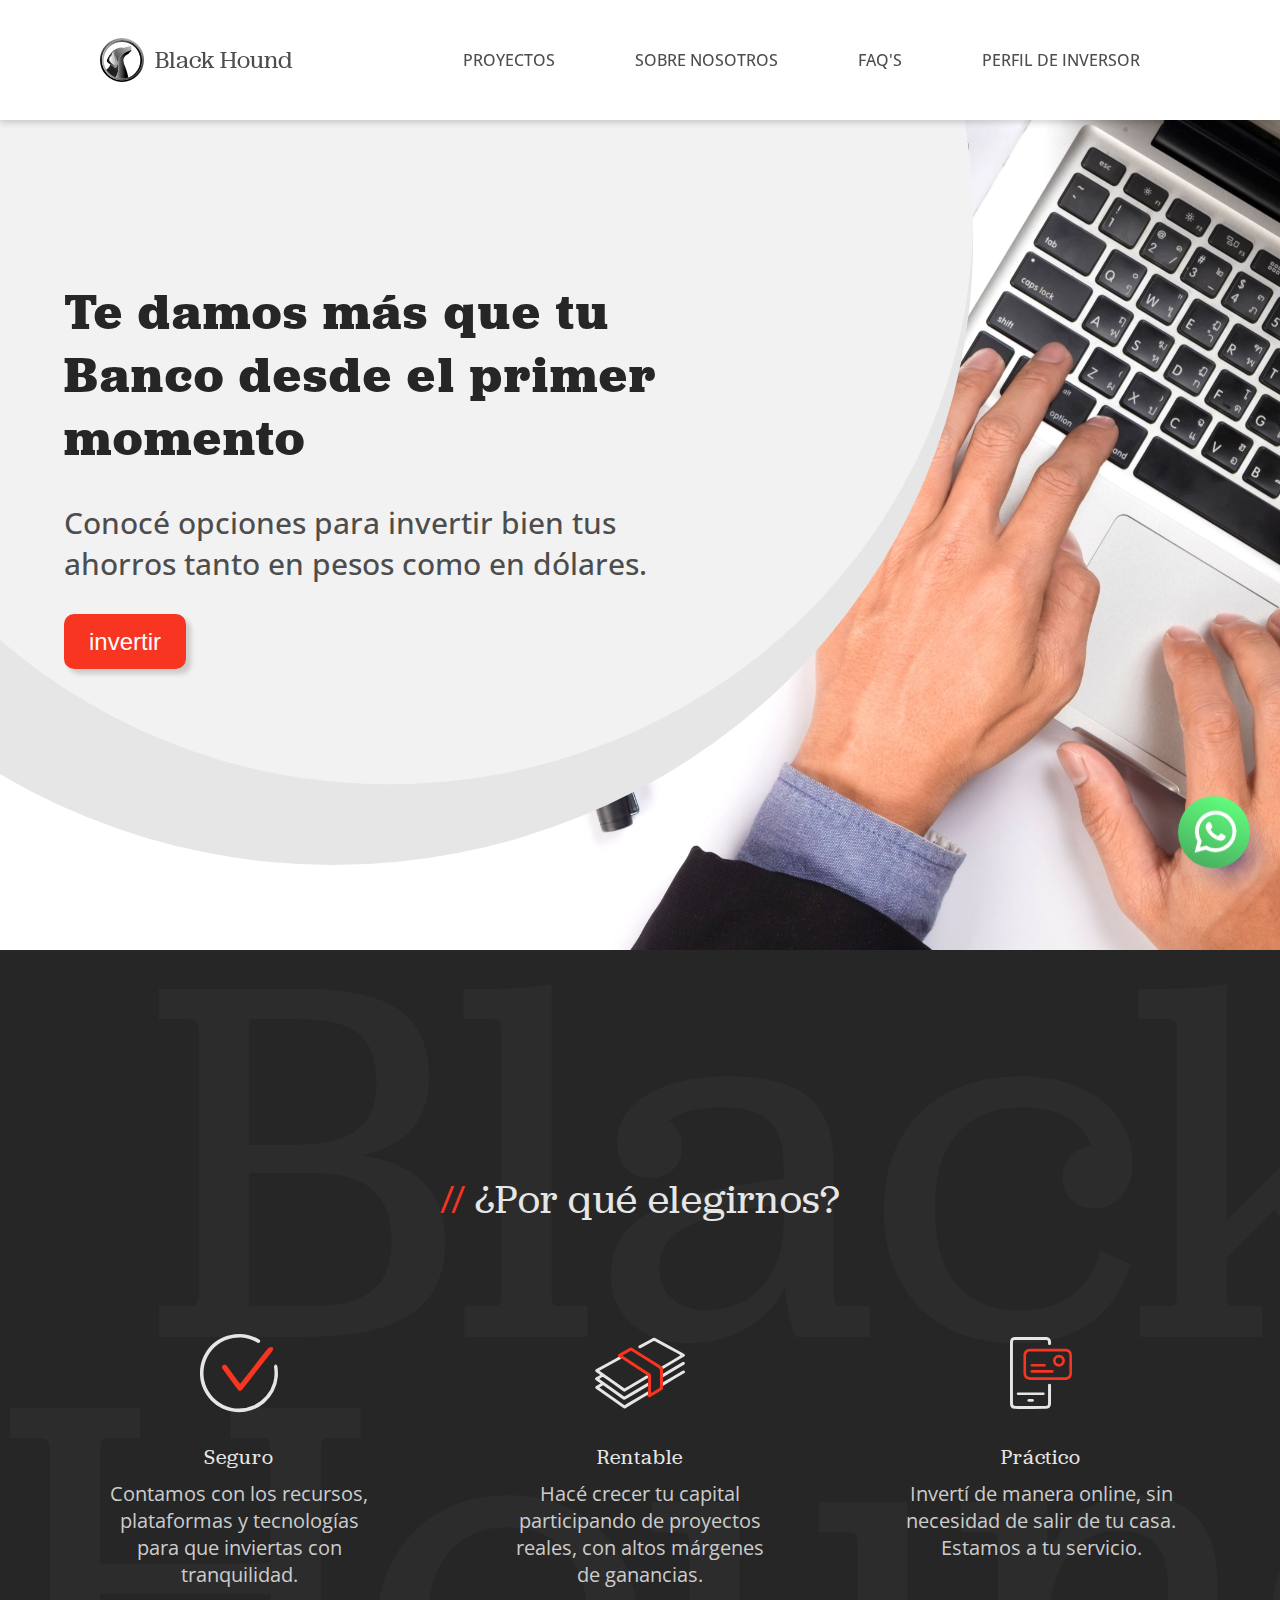
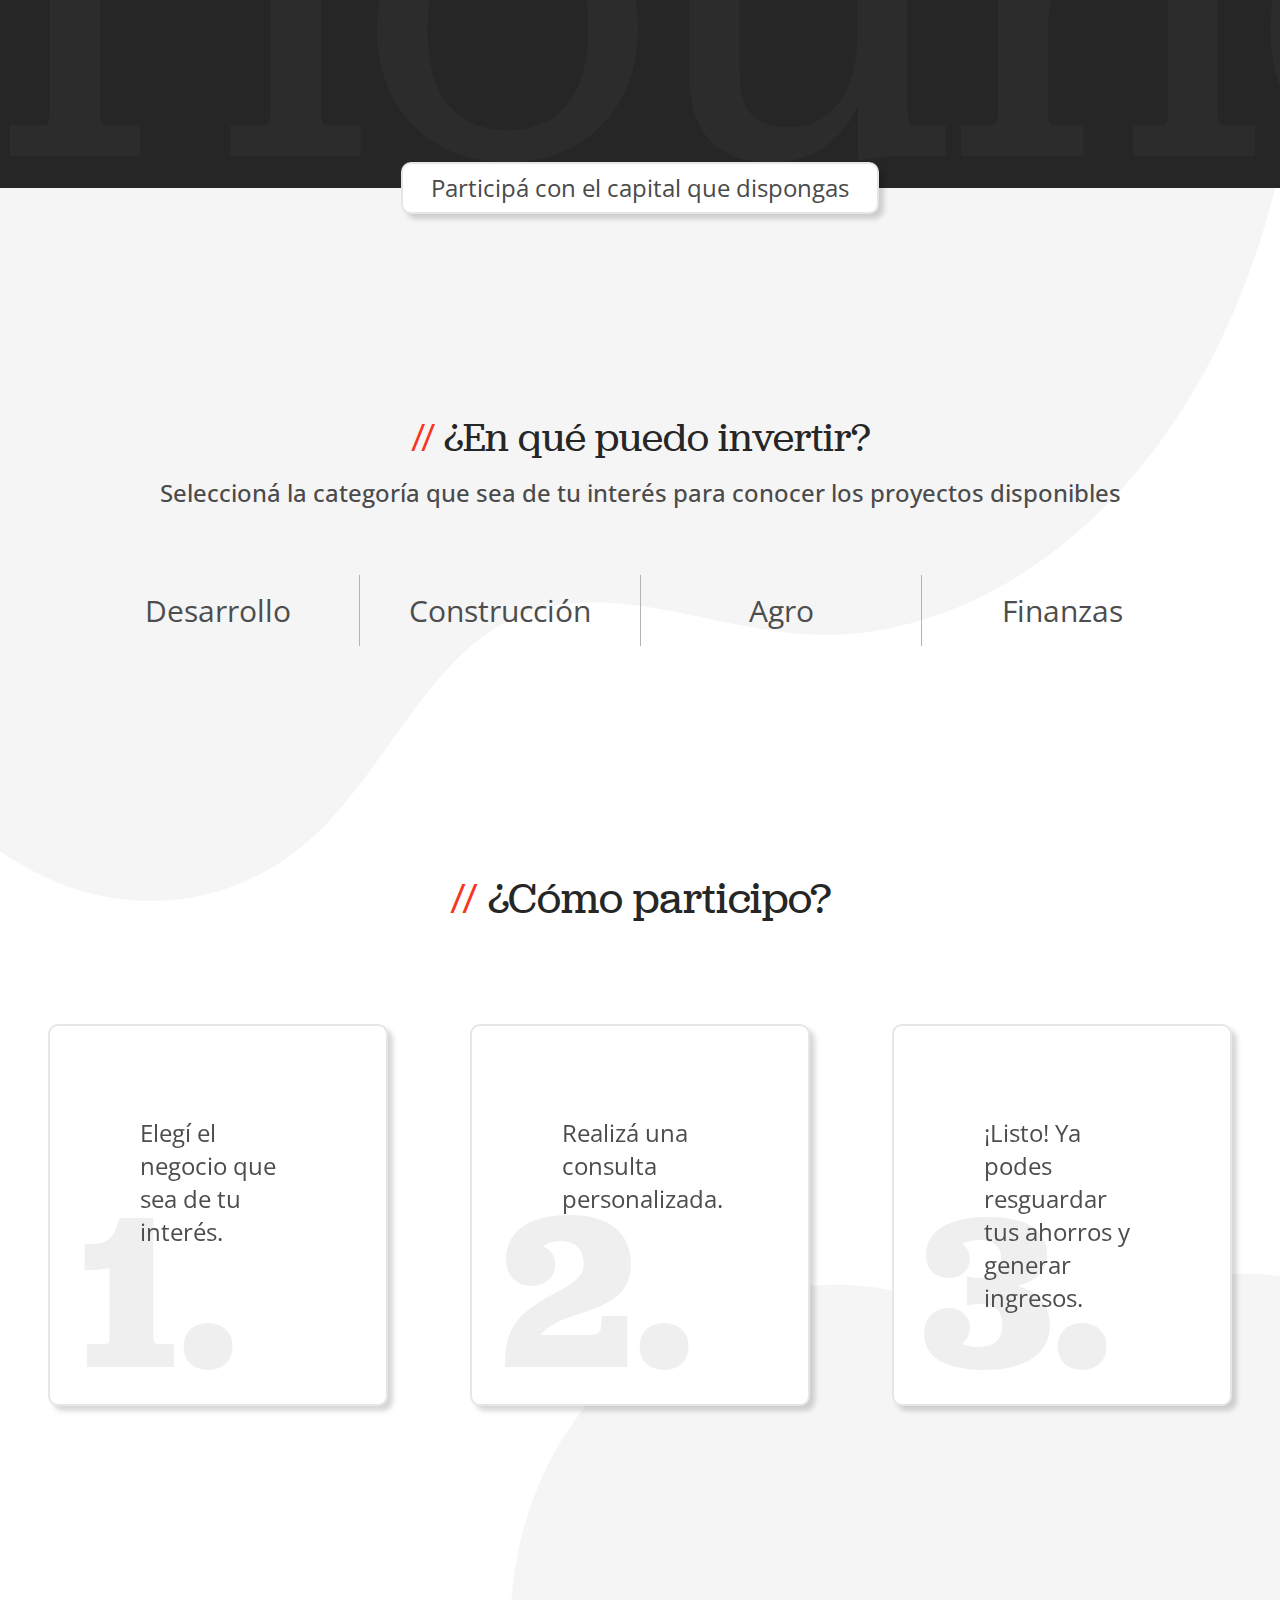
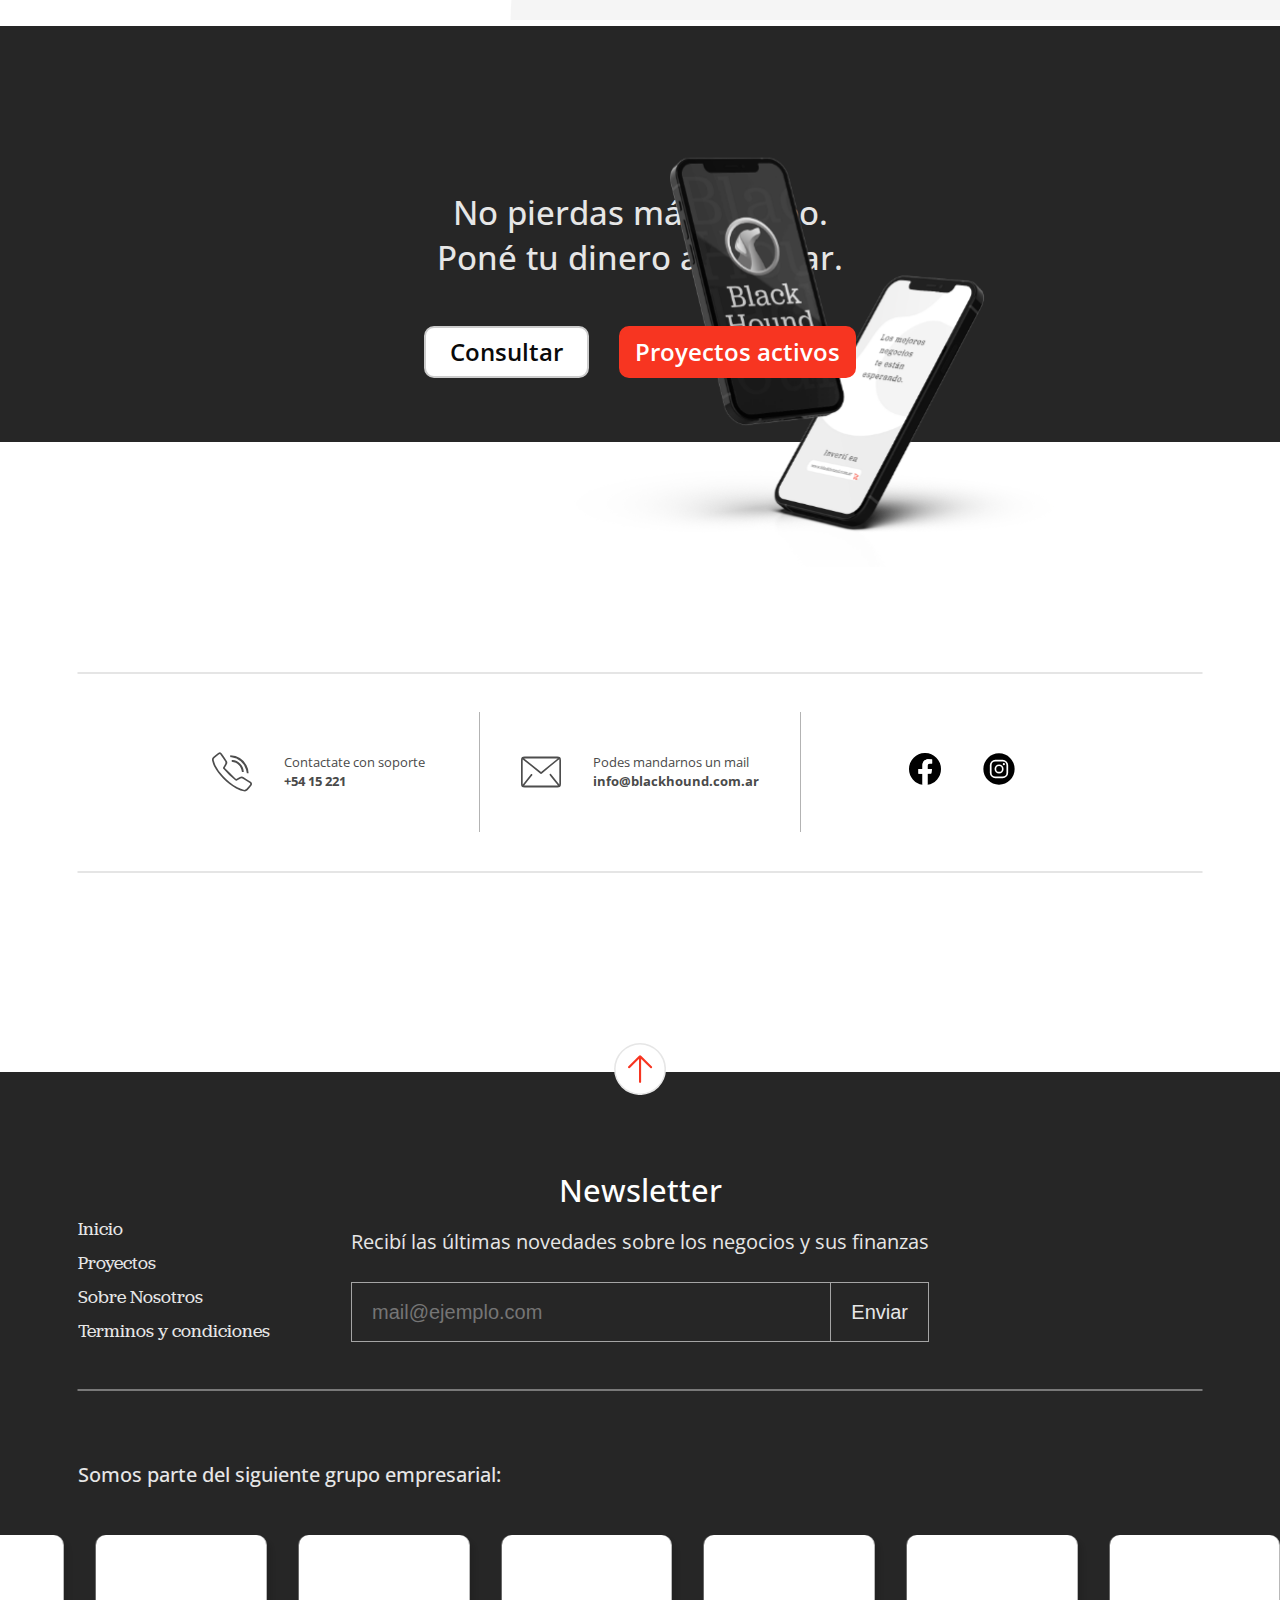
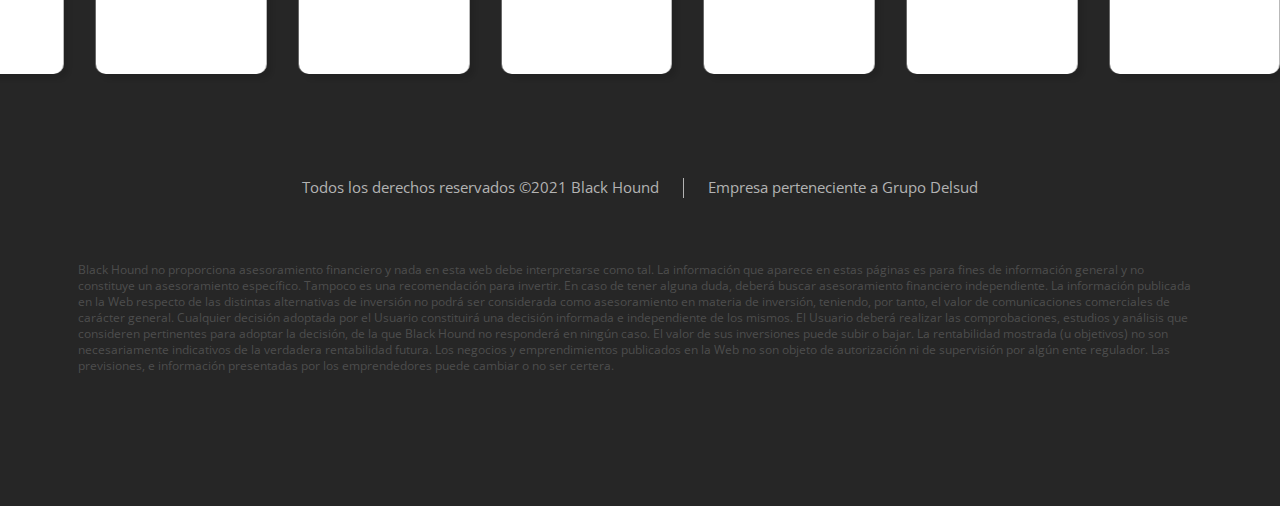
==== commit 8846de42: "Add files via upload" ====
--- a/index.html
+++ b/index.html
@@ -4,7 +4,7 @@
 <head>
     <meta charset="UTF-8">
     <meta name="viewport" content="width=device-width, initial-scale=1.0">
-    <title>Inicio</title>
+    <title>Black Hound | Inicio</title>
 
     <link rel="stylesheet" href="css/glide.core.min.css">
     <link rel="stylesheet" href="css/glide.theme.min.css">
@@ -17,6 +17,7 @@
 </head>
 
 <body>
+    <div class="wpp-float"><img src="media/float-wpp.svg" alt=""></div>
     <header id="header" class="header">
 
         <nav class="navbar" role="navigation" aria-label="main navigation">
@@ -34,14 +35,10 @@
             </div>
 
             <ul id="navbar" class="navbar-menu is-justify-content-flex-end">
-                <li>
-                    <a href="index.html" class="navbar-item">
+
+                <li class="navbar-item has-dropdown is-hoverable">
+                    <a href="proyectos.html" class="navbar-item">
                         Proyectos
-                    </a>
-                </li>
-                <li class="navbar-item has-dropdown is-hoverable">
-                    <a href="nosotros.html" class="navbar-item">
-                        Sobre nosotros
                     </a>
                     <div class="navbar-dropdown">
 
@@ -63,6 +60,11 @@
                             Ver todos
                         </a>
                     </div>
+                </li>
+                <li>
+                    <a href="nosotros.html" class="navbar-item">
+                        Sobre nosotros
+                    </a>
                 </li>
                 <li>
                     <a href="faqs.html" class="navbar-item">
@@ -94,6 +96,7 @@
     </section>
 
     <section id="reasons" class="reasons">
+
         <span class="back-text">Black Hound <span class="middle-bt">Black Hound</span> <span class="final-bt">Black
                 Hound</span></span>
 
@@ -122,6 +125,8 @@
         </article>
     </section>
     <section id="invertir" class="invertir">
+        <div class="background-top"><img src="/media/fondo/b-index.svg" alt=""></div>
+        <div class="background-mobile"><img src="/media/fondo/b-index-m.svg" alt=""></div>
         <span class="participa">Participá con el capital que dispongas</span>
         <article class="cont">
 
@@ -154,7 +159,7 @@
     </section>
 
     <section id="info" class="info">
-
+        <div class="background-bottom"><img src="/media/fondo/b-index-1.svg" alt=""></div>
         <article class="cont">
 
             <article class="info-bases">
@@ -191,7 +196,7 @@
         <article class="cont">
             <h2>No pierdas más tiempo. <br> Poné tu dinero a trabajar.</h2>
             <div class="botones">
-                <a href="creditos.html" class="button is-white">
+                <a onclick="modalContacto()" class="button is-white">
                     Consultar
                 </a>
                 <a href="creditos.html" class="button is-primary">
@@ -322,6 +327,34 @@
 
         </article>
     </section>
+
+    <div id="modal-contacto" class="modal">
+        <div onclick="modalContactoClose()" class="modal-background"></div>
+
+        <div class="modal-content">
+            <div id="pop-up-form" class="pop-up-form">
+                <form action="" method="post" class="is-flex is-flex-direction-column">
+                    <input type="text" name="" id="" placeholder="Nombre y Apellido">
+                    <input type="tel" placeholder="Teléfono">
+                    <input class="form-control" type="email" name="" placeholder="Email">
+
+                    <textarea name="" id="" cols="30" rows="10"></textarea>
+                    <a onclick="contacto()" class="button is-primary enviar">
+                        Enviar
+                    </a>
+                </form>
+            </div>
+            <div id="pop-up-exito" class="pop-up-exito">
+                <h4 class="has-text-weight-medium has-text-centered has-text-secondary-dark f-title">¡Recibido!</h4>
+
+                <p class="block has-text-centered has-text-secondary-dark">Gracias por comunicarte con nosotros.
+                    A la brevedad un miembro de nuestro equipo te responderá.
+                </p>
+            </div>
+            <button onclick="modalContactoClose()" class="modal-close is-large" aria-label="close"></button>
+        </div>
+
+    </div>
 
     <footer id="footer" class="footer has-text-primary">
         <article class="cont">
@@ -364,6 +397,7 @@
 
 <script src="js/burguermenu.js"></script>
 <script src="js/glide.min.js"></script>
+<script src="js/modales.js"></script>
 
 <script>
     const config_client = {
--- a/css/index.css
+++ b/css/index.css
@@ -7682,6 +7682,15 @@
   font-family: "jubilatbold", serif;
 }
 
+.wpp-float {
+  position: fixed;
+  z-index: 1000;
+  bottom: 0px;
+  right: 0px;
+  -webkit-transform: scale(0.6) translate(40%, 40%);
+          transform: scale(0.6) translate(40%, 40%);
+}
+
 .header {
   position: fixed;
   z-index: 1000;
@@ -7699,13 +7708,22 @@
   min-height: fit-content;
 }
 
+.header .navbar-menu {
+  margin-top: 22px;
+}
+
 .header .navbar-menu .button {
   border-radius: 10px;
 }
 
 .header .navbar-menu a {
   text-transform: uppercase;
-  padding: 50px 40px;
+  padding: 10px 40px;
+}
+
+.header .navbar-menu a:hover {
+  background-color: rgba(0, 0, 0, 0.15) !important;
+  color: #4d4d4d;
 }
 
 .header .navbar-item {
@@ -7736,11 +7754,6 @@
 
 .header .navbar-brand .logo-d {
   display: none;
-}
-
-.header .navbar a:hover {
-  background-color: rgba(0, 0, 0, 0.15) !important;
-  color: #4d4d4d;
 }
 
 .header .navbar a.button:hover {
@@ -7889,6 +7902,8 @@
 }
 
 .cta-sub {
+  position: relative;
+  z-index: 3;
   padding: 2.5rem 3rem 2rem 3rem;
   background-color: #262626;
 }
@@ -8030,6 +8045,10 @@
 }
 
 @media screen and (min-width: 960px) {
+  .wpp-float {
+    -webkit-transform: scale(0.8) translate(13%, 20%);
+            transform: scale(0.8) translate(13%, 20%);
+  }
   .header {
     padding: 0px 100px 0px 100px;
     background: #fff;
@@ -8055,6 +8074,20 @@
   }
   .header .navbar-brand .logo-m {
     display: none;
+  }
+  .header .navbar-menu {
+    margin-top: 0px;
+  }
+  .header .navbar-menu .button {
+    border-radius: 10px;
+  }
+  .header .navbar-menu a {
+    text-transform: uppercase;
+    padding: 50px 40px;
+  }
+  .header .navbar-menu a:hover {
+    background-color: rgba(0, 0, 0, 0.15) !important;
+    color: #4d4d4d;
   }
   .header .navbar a {
     font-size: 1rem;
@@ -8066,6 +8099,22 @@
     font-size: 20px;
     font-weight: 500 !important;
     line-height: 1.22;
+  }
+  .header .navbar-dropdown {
+    padding: 0px;
+  }
+  .header .navbar-dropdown a {
+    display: -webkit-box;
+    display: -ms-flexbox;
+    display: flex;
+    -webkit-box-align: center;
+        -ms-flex-align: center;
+            align-items: center;
+    padding: 15px 40px 15px 40px;
+    border-bottom: 1px solid #e6e6e6;
+  }
+  .header .navbar-dropdown a:last-child {
+    border: none;
   }
   .menu-flotante {
     bottom: 50%;
@@ -8217,6 +8266,139 @@
   .footer .copy::before {
     width: 100%;
   }
+}
+
+.modal {
+  z-index: 2000;
+}
+
+.modal-content {
+  display: -webkit-box;
+  display: -ms-flexbox;
+  display: flex;
+  -webkit-box-orient: vertical;
+  -webkit-box-direction: normal;
+      -ms-flex-direction: column;
+          flex-direction: column;
+  -webkit-box-align: center;
+      -ms-flex-align: center;
+          align-items: center;
+  -webkit-box-pack: center;
+      -ms-flex-pack: center;
+          justify-content: center;
+  background-color: #fff;
+  padding: 70px 100px 55px 80px;
+  border-radius: 10px;
+  height: 510px;
+}
+
+.modal-content h4 {
+  font-size: 40px;
+  line-height: 52px;
+  width: 100%;
+  margin-bottom: 34px;
+}
+
+.modal-content p {
+  font-size: 17px;
+  line-height: 23px;
+  color: #4d4d4d;
+  max-width: 350px;
+}
+
+.modal-content .pop-up-exito {
+  display: none;
+}
+
+.modal-content .pop-up-form {
+  height: 100%;
+  width: 100%;
+}
+
+.modal-content .pop-up-form form {
+  width: 100%;
+  height: 100%;
+  display: -webkit-box;
+  display: -ms-flexbox;
+  display: flex;
+  -webkit-box-orient: vertical;
+  -webkit-box-direction: normal;
+      -ms-flex-direction: column;
+          flex-direction: column;
+  -webkit-box-align: center;
+      -ms-flex-align: center;
+          align-items: center;
+  -webkit-box-pack: justify;
+      -ms-flex-pack: justify;
+          justify-content: space-between;
+  row-gap: 10px;
+}
+
+.modal-content .pop-up-form input,
+.modal-content .pop-up-form button {
+  position: relative;
+  width: 100%;
+  padding: 0.5rem;
+  border: none;
+  border-bottom: 1px solid #ccc;
+  background-color: transparent;
+  min-width: 70%;
+}
+
+.modal-content .pop-up-form input:focus-visible,
+.modal-content .pop-up-form button:focus-visible {
+  outline: none;
+}
+
+.modal-content .pop-up-form .enviar {
+  margin-top: 20px;
+  background-color: #f73521;
+  font-size: 24px;
+  padding: 12px 24px;
+  border-radius: 10px;
+  line-height: 1;
+  height: -webkit-fit-content;
+  height: -moz-fit-content;
+  height: fit-content;
+  min-width: -webkit-max-content;
+  min-width: -moz-max-content;
+  min-width: max-content;
+  max-width: -webkit-max-content;
+  max-width: -moz-max-content;
+  max-width: max-content;
+}
+
+.modal-content .pop-up-form .enviar.is-primary {
+  height: 52px;
+  border: 2px solid #f73521 !important;
+}
+
+.modal-content .pop-up-form textarea {
+  border-radius: 10px;
+  background-color: transparent;
+  border-color: #ccc;
+  width: 100%;
+  margin-top: 20px;
+}
+
+.modal-close {
+  position: absolute;
+  border: 1px solid #4d4d4d;
+  color: #4d4d4d;
+}
+
+.delete:focus,
+.delete:hover,
+.modal-close:focus,
+.modal-close:hover {
+  background-color: #4d4d4d;
+}
+
+.delete::after,
+.delete::before,
+.modal-close::after,
+.modal-close::before {
+  background-color: #f73521;
 }
 
 .hero {
@@ -8364,6 +8546,28 @@
 
 .invertir {
   padding: 100px 3rem;
+  position: relative;
+}
+
+.invertir .background-mobile {
+  position: absolute;
+  z-index: 1;
+  width: 100vw;
+  top: 0px;
+  left: 0px;
+}
+
+.invertir .background-mobile img {
+  width: 100%;
+}
+
+.invertir .background-top {
+  display: none;
+}
+
+.invertir .cont {
+  position: relative;
+  z-index: 2;
 }
 
 .invertir-title h2 {
@@ -8403,6 +8607,15 @@
   position: relative;
   overflow: hidden;
   padding: 0px 3rem 100px 3rem;
+}
+
+.info .background-bottom {
+  display: none;
+}
+
+.info .cont {
+  position: relative;
+  z-index: 2;
 }
 
 .info .glide__track,
@@ -8716,6 +8929,16 @@
     padding-top: 225px;
     margin-bottom: 125px;
   }
+  .invertir .background-top {
+    position: absolute;
+    z-index: 1;
+    display: block;
+    left: 0px;
+    top: 0px;
+  }
+  .invertir .background-mobile {
+    display: none;
+  }
   .invertir .cont {
     max-width: 1125px;
     margin-left: auto;
@@ -8769,6 +8992,7 @@
   .invertir .participa {
     position: absolute;
     display: block;
+    z-index: 3;
     top: 0px;
     left: 50%;
     -webkit-transform: translate(-50%, -50%);
@@ -8783,6 +9007,12 @@
   }
   .info {
     padding-bottom: 220px;
+  }
+  .info .background-bottom {
+    display: block;
+    position: absolute;
+    right: 0px;
+    bottom: 0px;
   }
   .info-bases {
     max-width: 1500px;
@@ -8888,6 +9118,10 @@
   .cta-emprende .cont .botones a.is-white {
     border: 2px solid #cccccc;
   }
+  .cta-emprende .cont .botones a.is-white:hover {
+    background-color: #b3b3b3;
+    color: #fff;
+  }
   .cta-emprende .cont .botones a.is-primary {
     height: 52px;
     border: 2px solid #f73521 !important;
@@ -8984,5 +9218,9 @@
     height: 100%;
     width: 100%;
   }
+  .client-slider li:hover {
+    -webkit-transform: scale(1.05);
+            transform: scale(1.05);
+  }
 }
 /*# sourceMappingURL=index.css.map */